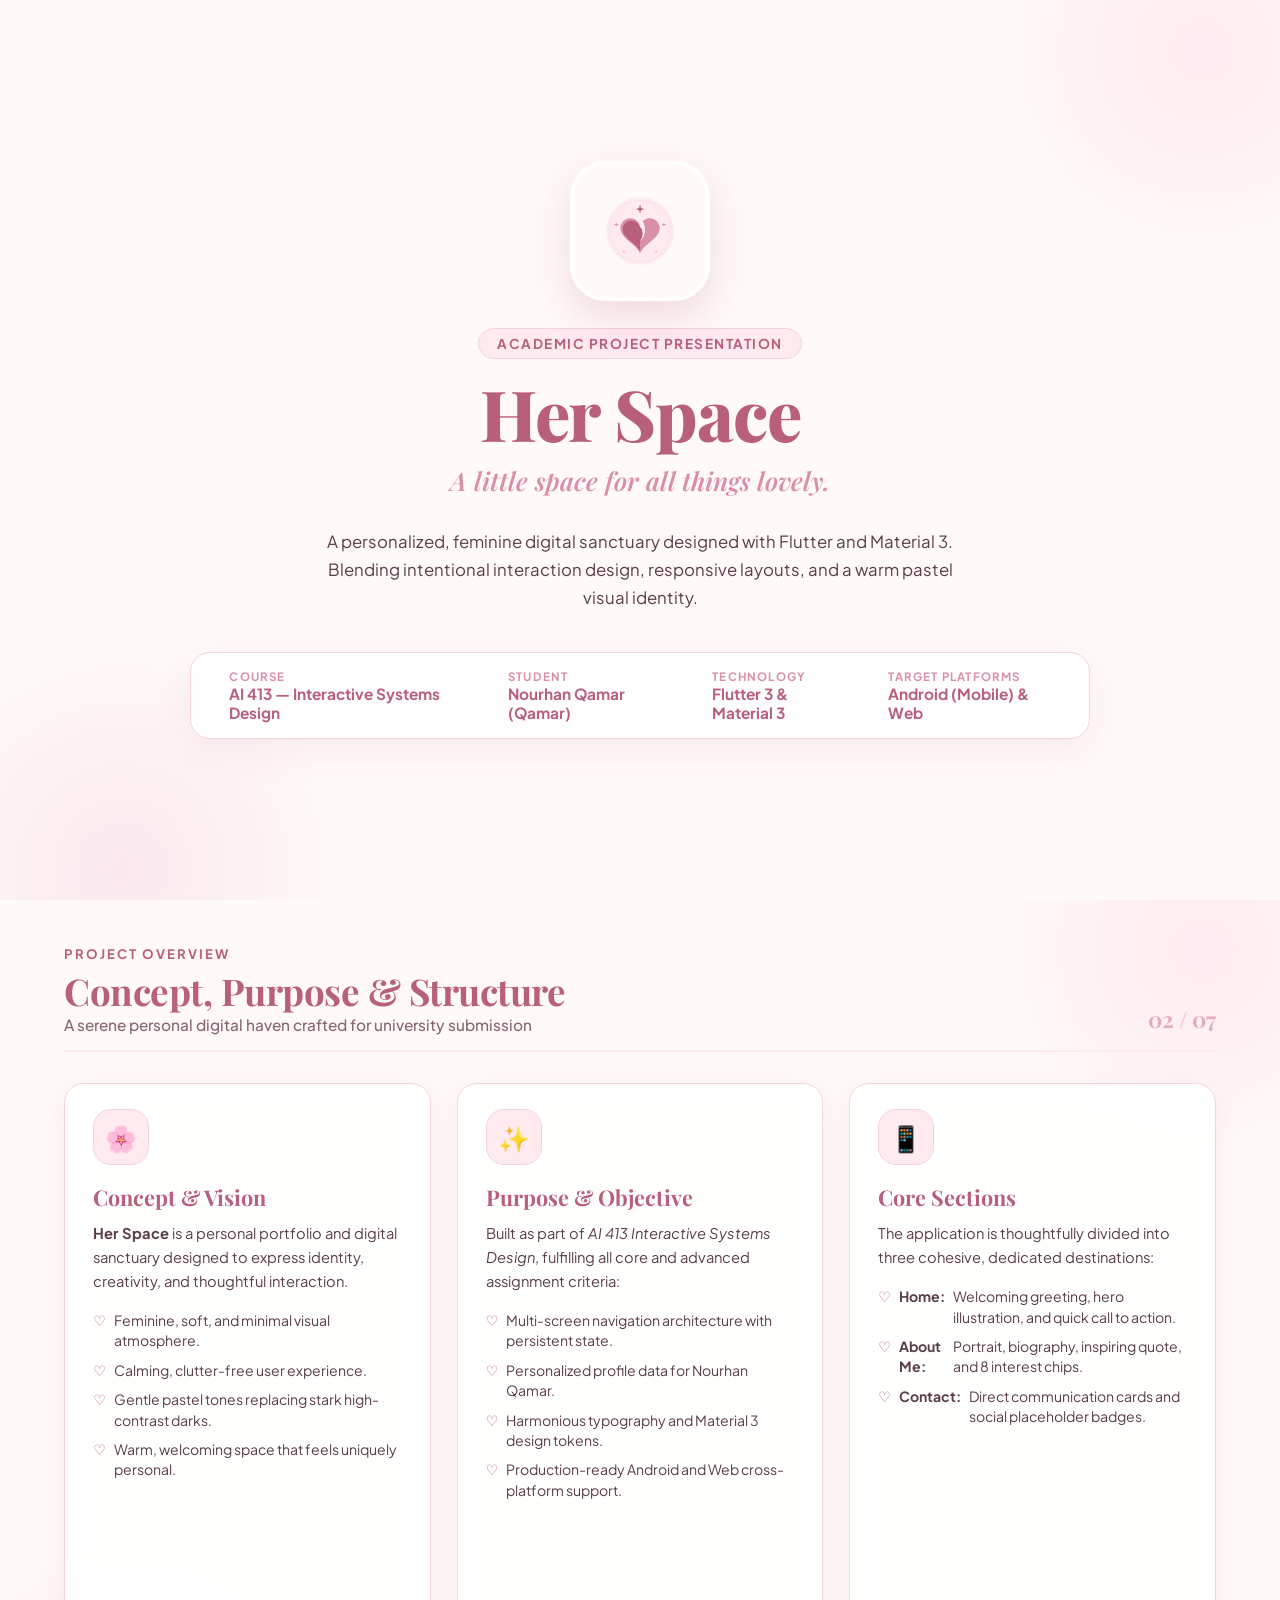
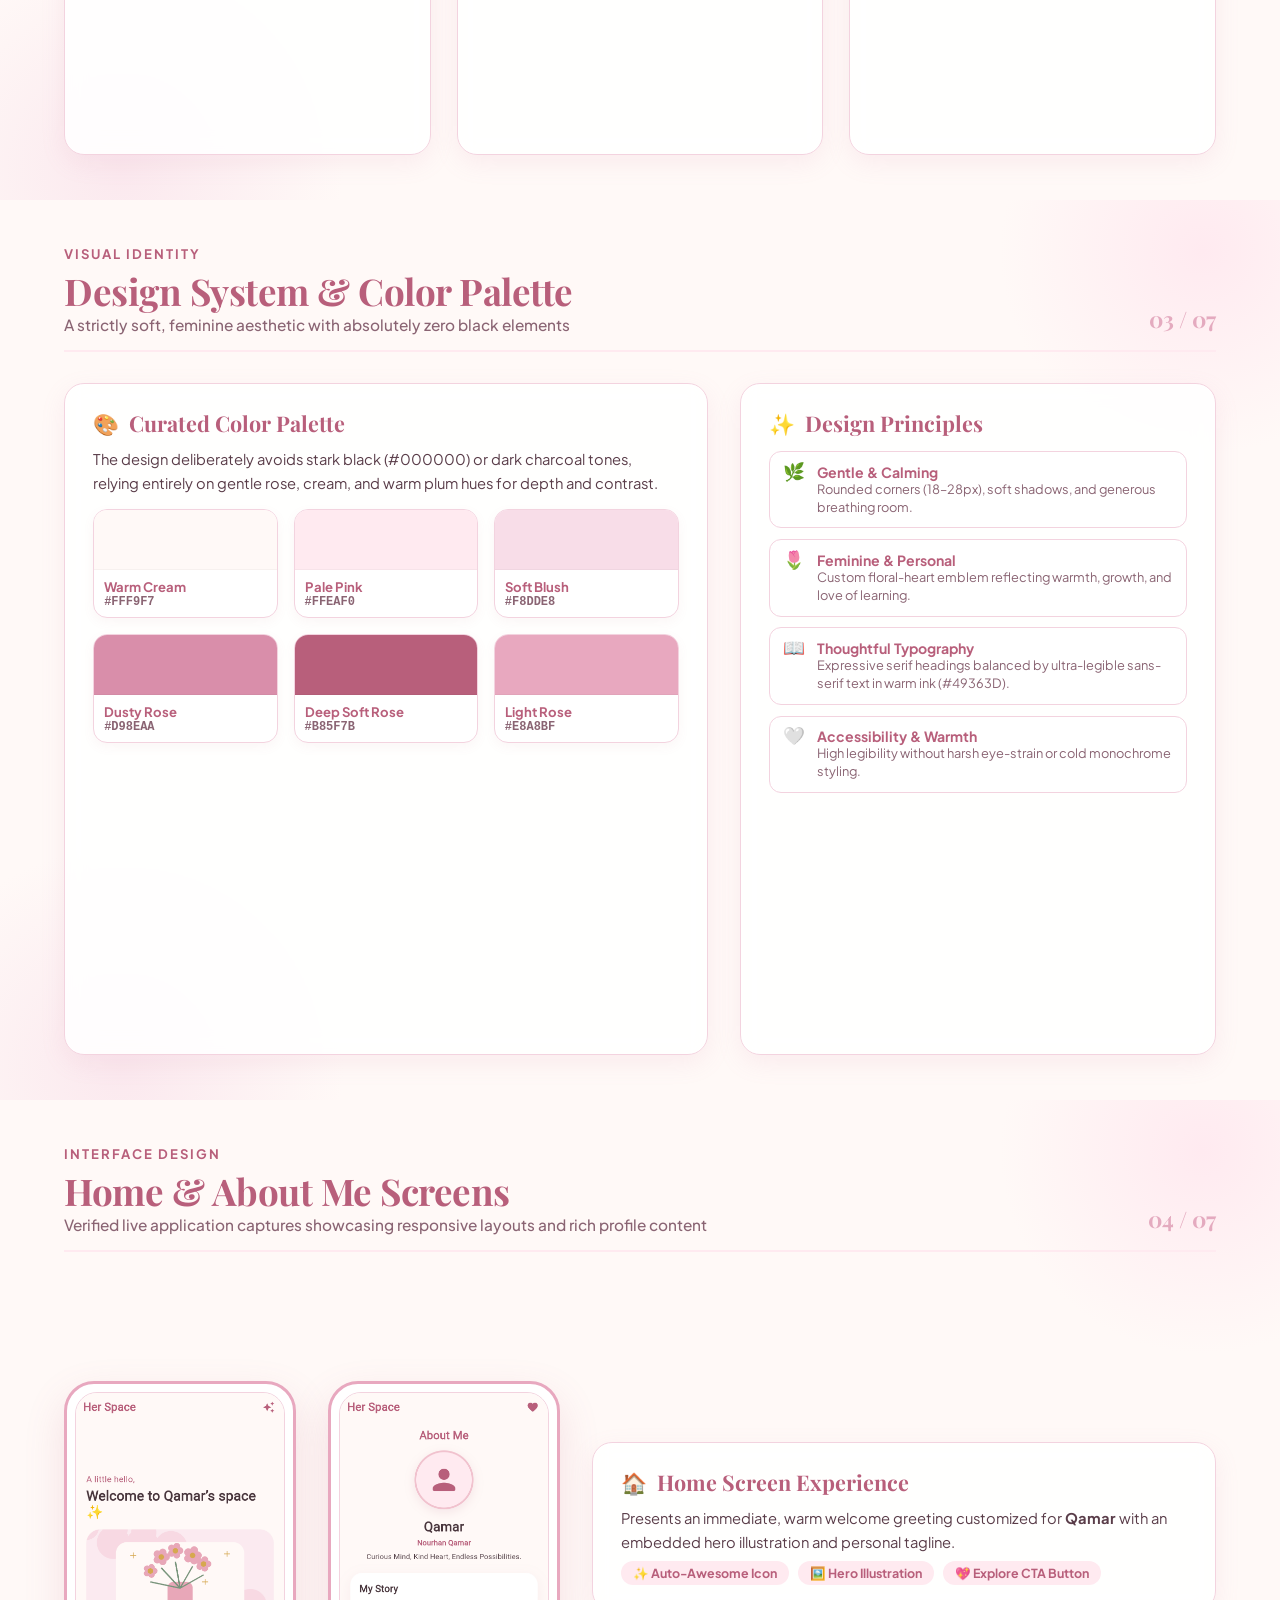
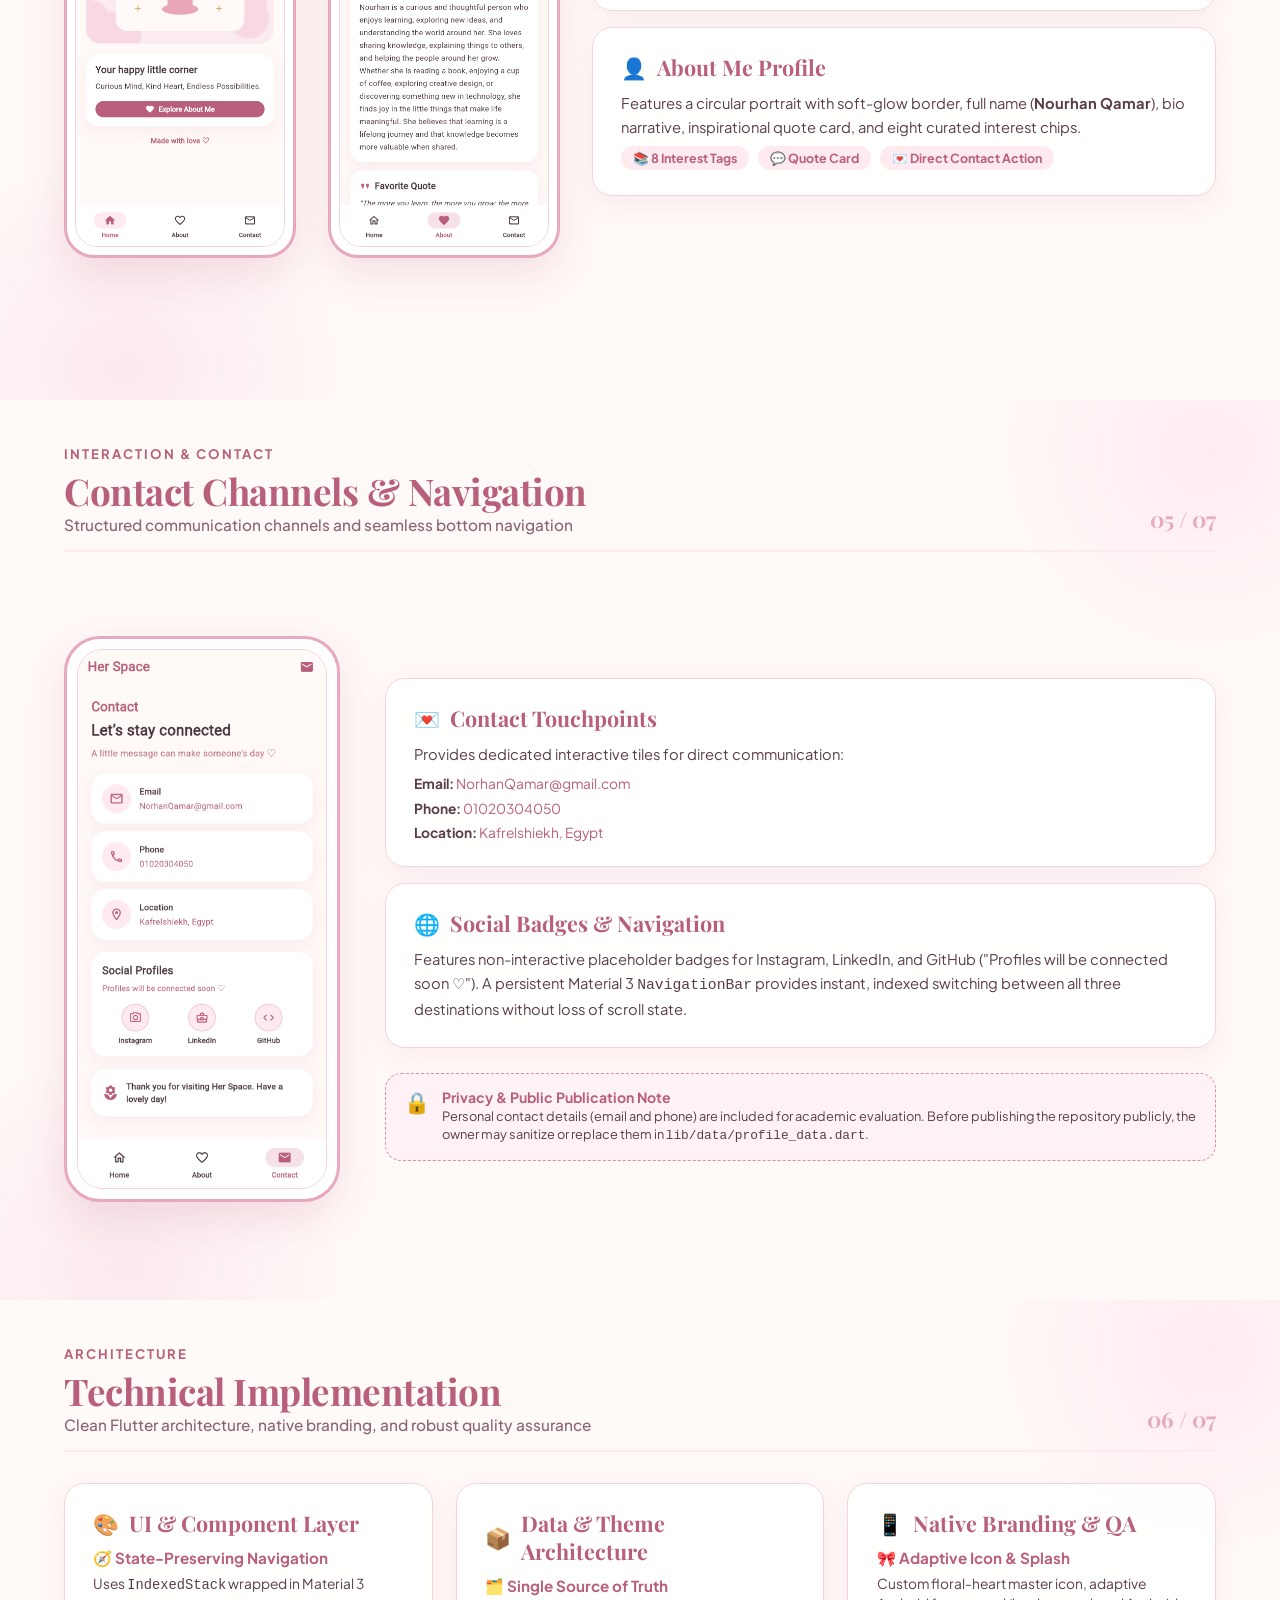
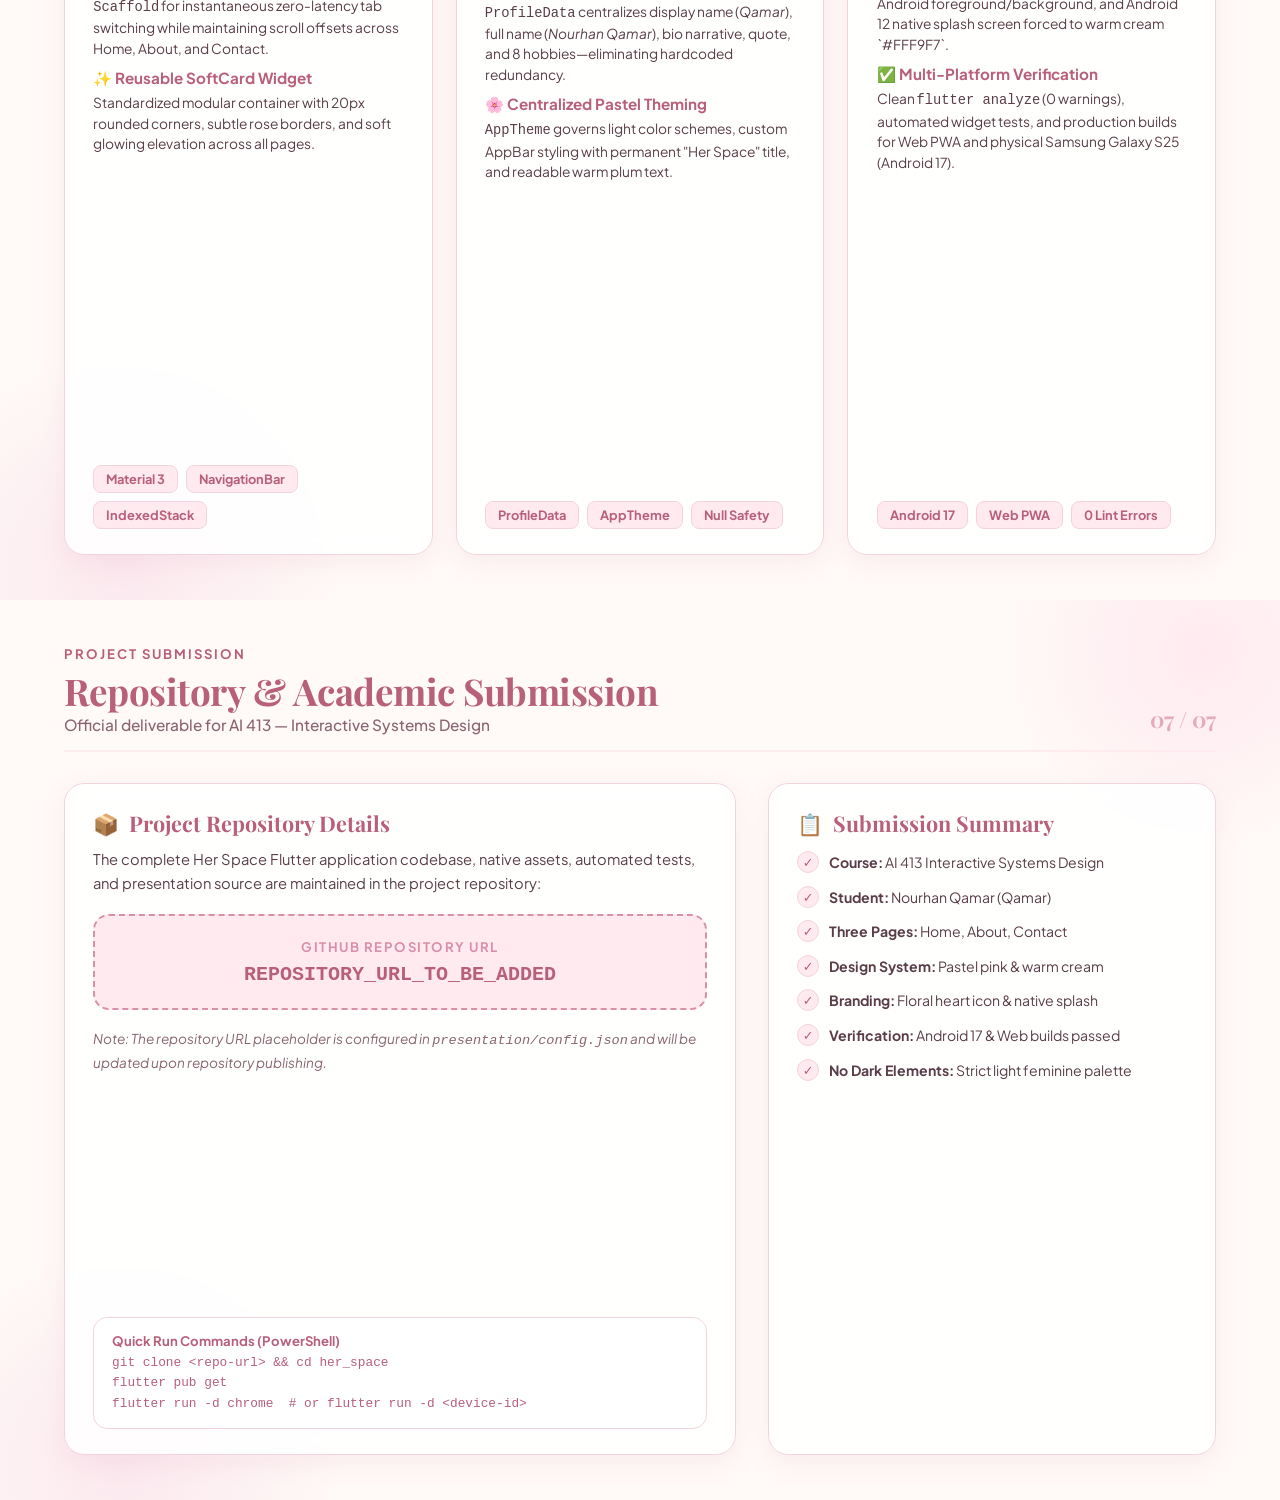
==== presentation/index.html @ 8eead936 "docs: add premium README and academic project presentation" ====
<!DOCTYPE html>
<html lang="en">
<head>
  <meta charset="UTF-8">
  <meta name="viewport" content="width=device-width, initial-scale=1.0">
  <title>Her Space — Academic Project Presentation</title>
  <link rel="stylesheet" href="styles.css">
</head>
<body>

  <!-- =========================================================================
       SLIDE 1 — COVER
       ========================================================================= -->
  <section class="slide cover-slide" id="slide-1">
    <div class="slide-content">
      <div class="cover-container">
        <div class="cover-logo-wrapper">
          <img src="assets/branding/logo.png" alt="Her Space Floral Heart Logo" class="cover-logo">
        </div>
        <div class="cover-badge">Academic Project Presentation</div>
        <h1 class="cover-title">Her Space</h1>
        <div class="cover-subtitle">A little space for all things lovely.</div>
        <p class="cover-description">
          A personalized, feminine digital sanctuary designed with Flutter and Material 3.
          Blending intentional interaction design, responsive layouts, and a warm pastel visual identity.
        </p>
        <div class="cover-meta">
          <div class="meta-item">
            <span class="meta-label">Course</span>
            <span class="meta-value">AI 413 — Interactive Systems Design</span>
          </div>
          <div class="meta-item">
            <span class="meta-label">Student</span>
            <span class="meta-value">Nourhan Qamar (Qamar)</span>
          </div>
          <div class="meta-item">
            <span class="meta-label">Technology</span>
            <span class="meta-value">Flutter 3 &amp; Material 3</span>
          </div>
          <div class="meta-item">
            <span class="meta-label">Target Platforms</span>
            <span class="meta-value">Android (Mobile) &amp; Web</span>
          </div>
        </div>
      </div>
    </div>
  </section>

  <!-- =========================================================================
       SLIDE 2 — PROJECT OVERVIEW
       ========================================================================= -->
  <section class="slide" id="slide-2">
    <div class="slide-content">
      <header class="slide-header">
        <div class="slide-title-group">
          <span class="slide-tag">Project Overview</span>
          <h2 class="slide-title">Concept, Purpose &amp; Structure</h2>
          <span class="slide-subtitle">A serene personal digital haven crafted for university submission</span>
        </div>
        <div class="slide-number">02 / 07</div>
      </header>

      <div class="grid-3">
        <div class="card overview-card">
          <div class="overview-icon-box">🌸</div>
          <h3 class="card-title">Concept &amp; Vision</h3>
          <p class="card-text">
            <strong>Her Space</strong> is a personal portfolio and digital sanctuary designed to express identity, creativity, and thoughtful interaction.
          </p>
          <ul>
            <li>Feminine, soft, and minimal visual atmosphere.</li>
            <li>Calming, clutter-free user experience.</li>
            <li>Gentle pastel tones replacing stark high-contrast darks.</li>
            <li>Warm, welcoming space that feels uniquely personal.</li>
          </ul>
        </div>

        <div class="card overview-card">
          <div class="overview-icon-box">✨</div>
          <h3 class="card-title">Purpose &amp; Objective</h3>
          <p class="card-text">
            Built as part of <em>AI 413 Interactive Systems Design</em>, fulfilling all core and advanced assignment criteria:
          </p>
          <ul>
            <li>Multi-screen navigation architecture with persistent state.</li>
            <li>Personalized profile data for Nourhan Qamar.</li>
            <li>Harmonious typography and Material 3 design tokens.</li>
            <li>Production-ready Android and Web cross-platform support.</li>
          </ul>
        </div>

        <div class="card overview-card">
          <div class="overview-icon-box">📱</div>
          <h3 class="card-title">Core Sections</h3>
          <p class="card-text">
            The application is thoughtfully divided into three cohesive, dedicated destinations:
          </p>
          <ul>
            <li><strong>Home:</strong> Welcoming greeting, hero illustration, and quick call to action.</li>
            <li><strong>About Me:</strong> Portrait, biography, inspiring quote, and 8 interest chips.</li>
            <li><strong>Contact:</strong> Direct communication cards and social placeholder badges.</li>
          </ul>
        </div>
      </div>
    </div>
  </section>

  <!-- =========================================================================
       SLIDE 3 — DESIGN IDENTITY
       ========================================================================= -->
  <section class="slide" id="slide-3">
    <div class="slide-content">
      <header class="slide-header">
        <div class="slide-title-group">
          <span class="slide-tag">Visual Identity</span>
          <h2 class="slide-title">Design System &amp; Color Palette</h2>
          <span class="slide-subtitle">A strictly soft, feminine aesthetic with absolutely zero black elements</span>
        </div>
        <div class="slide-number">03 / 07</div>
      </header>

      <div class="design-layout">
        <div class="card">
          <h3 class="card-title"><span class="icon">🎨</span> Curated Color Palette</h3>
          <p class="card-text">
            The design deliberately avoids stark black (#000000) or dark charcoal tones, relying entirely on gentle rose, cream, and warm plum hues for depth and contrast.
          </p>

          <div class="palette-grid">
            <div class="swatch-card">
              <div class="swatch-color" style="background-color: #FFF9F7;"></div>
              <div class="swatch-info">
                <div class="swatch-name">Warm Cream</div>
                <div class="swatch-hex">#FFF9F7</div>
              </div>
            </div>
            <div class="swatch-card">
              <div class="swatch-color" style="background-color: #FFEAF0;"></div>
              <div class="swatch-info">
                <div class="swatch-name">Pale Pink</div>
                <div class="swatch-hex">#FFEAF0</div>
              </div>
            </div>
            <div class="swatch-card">
              <div class="swatch-color" style="background-color: #F8DDE8;"></div>
              <div class="swatch-info">
                <div class="swatch-name">Soft Blush</div>
                <div class="swatch-hex">#F8DDE8</div>
              </div>
            </div>
            <div class="swatch-card">
              <div class="swatch-color" style="background-color: #D98EAA;"></div>
              <div class="swatch-info">
                <div class="swatch-name">Dusty Rose</div>
                <div class="swatch-hex">#D98EAA</div>
              </div>
            </div>
            <div class="swatch-card">
              <div class="swatch-color" style="background-color: #B85F7B;"></div>
              <div class="swatch-info">
                <div class="swatch-name">Deep Soft Rose</div>
                <div class="swatch-hex">#B85F7B</div>
              </div>
            </div>
            <div class="swatch-card">
              <div class="swatch-color" style="background-color: #E8A8BF;"></div>
              <div class="swatch-info">
                <div class="swatch-name">Light Rose</div>
                <div class="swatch-hex">#E8A8BF</div>
              </div>
            </div>
          </div>
        </div>

        <div class="card">
          <h3 class="card-title"><span class="icon">✨</span> Design Principles</h3>
          <div class="principles-list">
            <div class="principle-item">
              <span class="principle-bullet">🌿</span>
              <div>
                <div class="principle-title">Gentle &amp; Calming</div>
                <div class="principle-desc">Rounded corners (18–28px), soft shadows, and generous breathing room.</div>
              </div>
            </div>
            <div class="principle-item">
              <span class="principle-bullet">🌷</span>
              <div>
                <div class="principle-title">Feminine &amp; Personal</div>
                <div class="principle-desc">Custom floral-heart emblem reflecting warmth, growth, and love of learning.</div>
              </div>
            </div>
            <div class="principle-item">
              <span class="principle-bullet">📖</span>
              <div>
                <div class="principle-title">Thoughtful Typography</div>
                <div class="principle-desc">Expressive serif headings balanced by ultra-legible sans-serif text in warm ink (#49363D).</div>
              </div>
            </div>
            <div class="principle-item">
              <span class="principle-bullet">🤍</span>
              <div>
                <div class="principle-title">Accessibility &amp; Warmth</div>
                <div class="principle-desc">High legibility without harsh eye-strain or cold monochrome styling.</div>
              </div>
            </div>
          </div>
        </div>
      </div>
    </div>
  </section>

  <!-- =========================================================================
       SLIDE 4 — HOME & ABOUT SCREENS
       ========================================================================= -->
  <section class="slide" id="slide-4">
    <div class="slide-content">
      <header class="slide-header">
        <div class="slide-title-group">
          <span class="slide-tag">Interface Design</span>
          <h2 class="slide-title">Home &amp; About Me Screens</h2>
          <span class="slide-subtitle">Verified live application captures showcasing responsive layouts and rich profile content</span>
        </div>
        <div class="slide-number">04 / 07</div>
      </header>

      <div class="dual-showcase-layout">
        <!-- Phone Mockup 1: Home -->
        <div class="phone-mockup small">
          <div class="phone-screen">
            <img src="assets/screenshots/home.png" alt="Her Space Home Screen Live Capture">
          </div>
        </div>

        <!-- Phone Mockup 2: About Me -->
        <div class="phone-mockup small">
          <div class="phone-screen">
            <img src="assets/screenshots/about.png" alt="Her Space About Me Screen Live Capture">
          </div>
        </div>

        <!-- Feature Explanations -->
        <div class="feature-cards-column">
          <div class="card">
            <h3 class="card-title"><span class="icon">🏠</span> Home Screen Experience</h3>
            <p class="card-text">
              Presents an immediate, warm welcome greeting customized for <strong>Qamar</strong> with an embedded hero illustration and personal tagline.
            </p>
            <div>
              <span class="feature-pill">✨ Auto-Awesome Icon</span>
              <span class="feature-pill">🖼️ Hero Illustration</span>
              <span class="feature-pill">💖 Explore CTA Button</span>
            </div>
          </div>

          <div class="card">
            <h3 class="card-title"><span class="icon">👤</span> About Me Profile</h3>
            <p class="card-text">
              Features a circular portrait with soft-glow border, full name (<strong>Nourhan Qamar</strong>), bio narrative, inspirational quote card, and eight curated interest chips.
            </p>
            <div>
              <span class="feature-pill">📚 8 Interest Tags</span>
              <span class="feature-pill">💬 Quote Card</span>
              <span class="feature-pill">💌 Direct Contact Action</span>
            </div>
          </div>
        </div>
      </div>
    </div>
  </section>

  <!-- =========================================================================
       SLIDE 5 — CONTACT & NAVIGATION
       ========================================================================= -->
  <section class="slide" id="slide-5">
    <div class="slide-content">
      <header class="slide-header">
        <div class="slide-title-group">
          <span class="slide-tag">Interaction &amp; Contact</span>
          <h2 class="slide-title">Contact Channels &amp; Navigation</h2>
          <span class="slide-subtitle">Structured communication channels and seamless bottom navigation</span>
        </div>
        <div class="slide-number">05 / 07</div>
      </header>

      <div class="showcase-layout">
        <!-- Phone Mockup: Contact -->
        <div class="phone-mockup">
          <div class="phone-screen">
            <img src="assets/screenshots/contact.png" alt="Her Space Contact Screen Live Capture">
          </div>
        </div>

        <!-- Feature Explanations -->
        <div class="feature-cards-column">
          <div class="card">
            <h3 class="card-title"><span class="icon">💌</span> Contact Touchpoints</h3>
            <p class="card-text">
              Provides dedicated interactive tiles for direct communication:
            </p>
            <div style="margin-top: 1vh; display: flex; flex-direction: column; gap: 0.8vh;">
              <div style="font-size: 0.86rem; color: var(--text-primary);">
                <strong>Email:</strong> <span style="color: var(--rose-primary);">NorhanQamar@gmail.com</span>
              </div>
              <div style="font-size: 0.86rem; color: var(--text-primary);">
                <strong>Phone:</strong> <span style="color: var(--rose-primary);">01020304050</span>
              </div>
              <div style="font-size: 0.86rem; color: var(--text-primary);">
                <strong>Location:</strong> <span style="color: var(--rose-primary);">Kafrelshiekh, Egypt</span>
              </div>
            </div>
          </div>

          <div class="card">
            <h3 class="card-title"><span class="icon">🌐</span> Social Badges &amp; Navigation</h3>
            <p class="card-text">
              Features non-interactive placeholder badges for Instagram, LinkedIn, and GitHub ("Profiles will be connected soon ♡").
              A persistent Material 3 <code>NavigationBar</code> provides instant, indexed switching between all three destinations without loss of scroll state.
            </p>
          </div>

          <!-- Privacy Alert Box -->
          <div class="privacy-alert-box">
            <div class="icon">🔒</div>
            <div>
              <div class="privacy-alert-title">Privacy &amp; Public Publication Note</div>
              <div class="privacy-alert-text">
                Personal contact details (email and phone) are included for academic evaluation.
                Before publishing the repository publicly, the owner may sanitize or replace them in <code>lib/data/profile_data.dart</code>.
              </div>
            </div>
          </div>
        </div>
      </div>
    </div>
  </section>

  <!-- =========================================================================
       SLIDE 6 — TECHNICAL IMPLEMENTATION
       ========================================================================= -->
  <section class="slide" id="slide-6">
    <div class="slide-content">
      <header class="slide-header">
        <div class="slide-title-group">
          <span class="slide-tag">Architecture</span>
          <h2 class="slide-title">Technical Implementation</h2>
          <span class="slide-subtitle">Clean Flutter architecture, native branding, and robust quality assurance</span>
        </div>
        <div class="slide-number">06 / 07</div>
      </header>

      <div class="tech-grid">
        <div class="card tech-column-card">
          <div>
            <h3 class="card-title"><span class="icon">🎨</span> UI &amp; Component Layer</h3>
            <div class="tech-item">
              <div class="tech-item-title">🧭 State-Preserving Navigation</div>
              <div class="tech-item-text">
                Uses <code>IndexedStack</code> wrapped in Material 3 <code>Scaffold</code> for instantaneous zero-latency tab switching while maintaining scroll offsets across Home, About, and Contact.
              </div>
            </div>
            <div class="tech-item">
              <div class="tech-item-title">✨ Reusable SoftCard Widget</div>
              <div class="tech-item-text">
                Standardized modular container with 20px rounded corners, subtle rose borders, and soft glowing elevation across all pages.
              </div>
            </div>
          </div>
          <div class="tech-badges-row">
            <span class="tech-badge">Material 3</span>
            <span class="tech-badge">NavigationBar</span>
            <span class="tech-badge">IndexedStack</span>
          </div>
        </div>

        <div class="card tech-column-card">
          <div>
            <h3 class="card-title"><span class="icon">📦</span> Data &amp; Theme Architecture</h3>
            <div class="tech-item">
              <div class="tech-item-title">🗂️ Single Source of Truth</div>
              <div class="tech-item-text">
                <code>ProfileData</code> centralizes display name (<em>Qamar</em>), full name (<em>Nourhan Qamar</em>), bio narrative, quote, and 8 hobbies—eliminating hardcoded redundancy.
              </div>
            </div>
            <div class="tech-item">
              <div class="tech-item-title">🌸 Centralized Pastel Theming</div>
              <div class="tech-item-text">
                <code>AppTheme</code> governs light color schemes, custom AppBar styling with permanent "Her Space" title, and readable warm plum text.
              </div>
            </div>
          </div>
          <div class="tech-badges-row">
            <span class="tech-badge">ProfileData</span>
            <span class="tech-badge">AppTheme</span>
            <span class="tech-badge">Null Safety</span>
          </div>
        </div>

        <div class="card tech-column-card">
          <div>
            <h3 class="card-title"><span class="icon">📱</span> Native Branding &amp; QA</h3>
            <div class="tech-item">
              <div class="tech-item-title">🎀 Adaptive Icon &amp; Splash</div>
              <div class="tech-item-text">
                Custom floral-heart master icon, adaptive Android foreground/background, and Android 12 native splash screen forced to warm cream `#FFF9F7`.
              </div>
            </div>
            <div class="tech-item">
              <div class="tech-item-title">✅ Multi-Platform Verification</div>
              <div class="tech-item-text">
                Clean <code>flutter analyze</code> (0 warnings), automated widget tests, and production builds for Web PWA and physical Samsung Galaxy S25 (Android 17).
              </div>
            </div>
          </div>
          <div class="tech-badges-row">
            <span class="tech-badge">Android 17</span>
            <span class="tech-badge">Web PWA</span>
            <span class="tech-badge">0 Lint Errors</span>
          </div>
        </div>
      </div>
    </div>
  </section>

  <!-- =========================================================================
       SLIDE 7 — REPOSITORY & SUBMISSION
       ========================================================================= -->
  <section class="slide" id="slide-7">
    <div class="slide-content">
      <header class="slide-header">
        <div class="slide-title-group">
          <span class="slide-tag">Project Submission</span>
          <h2 class="slide-title">Repository &amp; Academic Submission</h2>
          <span class="slide-subtitle">Official deliverable for AI 413 — Interactive Systems Design</span>
        </div>
        <div class="slide-number">07 / 07</div>
      </header>

      <div class="submission-layout">
        <div class="card repo-card">
          <div>
            <h3 class="card-title"><span class="icon">📦</span> Project Repository Details</h3>
            <p class="card-text">
              The complete Her Space Flutter application codebase, native assets, automated tests, and presentation source are maintained in the project repository:
            </p>

            <div class="repo-url-highlight">
              <div class="repo-label">GitHub Repository URL</div>
              <div class="repo-url-text" id="repo-url-display">REPOSITORY_URL_TO_BE_ADDED</div>
            </div>

            <p class="card-text" style="font-size: 0.85rem; color: var(--text-muted);">
              <em>Note: The repository URL placeholder is configured in <code>presentation/config.json</code> and will be updated upon repository publishing.</em>
            </p>
          </div>

          <div style="background: #FFFFFF; border: 1px solid var(--card-border); border-radius: 14px; padding: 1.5vh 1.4vw;">
            <div style="font-size: 0.82rem; font-weight: 700; color: var(--rose-primary); margin-bottom: 4px;">Quick Run Commands (PowerShell)</div>
            <code style="display: block; font-family: monospace; font-size: 0.8rem; color: var(--rose-primary); line-height: 1.6;">
              git clone &lt;repo-url&gt; &amp;&amp; cd her_space<br>
              flutter pub get<br>
              flutter run -d chrome &nbsp;# or flutter run -d &lt;device-id&gt;
            </code>
          </div>
        </div>

        <div class="card checklist-card">
          <h3 class="card-title"><span class="icon">📋</span> Submission Summary</h3>
          <ul>
            <li>
              <span class="check-icon">✓</span>
              <div>
                <strong>Course:</strong> AI 413 Interactive Systems Design
              </div>
            </li>
            <li>
              <span class="check-icon">✓</span>
              <div>
                <strong>Student:</strong> Nourhan Qamar (Qamar)
              </div>
            </li>
            <li>
              <span class="check-icon">✓</span>
              <div>
                <strong>Three Pages:</strong> Home, About, Contact
              </div>
            </li>
            <li>
              <span class="check-icon">✓</span>
              <div>
                <strong>Design System:</strong> Pastel pink &amp; warm cream
              </div>
            </li>
            <li>
              <span class="check-icon">✓</span>
              <div>
                <strong>Branding:</strong> Floral heart icon &amp; native splash
              </div>
            </li>
            <li>
              <span class="check-icon">✓</span>
              <div>
                <strong>Verification:</strong> Android 17 &amp; Web builds passed
              </div>
            </li>
            <li>
              <span class="check-icon">✓</span>
              <div>
                <strong>No Dark Elements:</strong> Strict light feminine palette
              </div>
            </li>
          </ul>
        </div>
      </div>
    </div>
  </section>

  <!-- Script to dynamically load repository URL from config.json -->
  <script>
    (function() {
      fetch('config.json')
        .then(response => response.json())
        .then(config => {
          if (config && config.repositoryUrl) {
            const displayEl = document.getElementById('repo-url-display');
            if (displayEl) {
              displayEl.textContent = config.repositoryUrl;
            }
          }
        })
        .catch(err => {
          // If running locally without a web server, fallback to default in HTML
          console.log('Using default repository URL config placeholder.');
        });
    })();
  </script>
</body>
</html>
---- presentation/styles.css ----
/* ==========================================================================
   HER SPACE — ACADEMIC PRESENTATION STYLESHEET
   Strict Feminine Pastel Identity — Absolutely No Black Elements
   ========================================================================== */

@import url('https://fonts.googleapis.com/css2?family=Playfair+Display:ital,wght@0,600;0,700;0,800;1,600&family=Plus+Jakarta+Sans:wght@400;500;600;700;800&display=swap');

:root {
  --cream: #FFF9F7;
  --pale-pink: #FFEAF0;
  --soft-blush: #F8DDE8;
  --blush-accent: #E8A8BF;
  --dusty-rose: #D98EAA;
  --rose-primary: #B85F7B;
  --rose-deep: #9E4B66;
  --text-primary: #5A3D49;
  --text-muted: #8A6473;
  --card-bg: rgba(255, 255, 255, 0.88);
  --card-border: #F3D3DF;
  --shadow-soft: 0 12px 36px rgba(184, 95, 123, 0.08);
  --shadow-card: 0 8px 24px rgba(217, 142, 170, 0.12);
}

* {
  box-sizing: border-box;
  margin: 0;
  padding: 0;
}

html, body {
  width: 100%;
  height: 100%;
  background-color: var(--cream);
  font-family: 'Plus Jakarta Sans', system-ui, -apple-system, 'Segoe UI', Roboto, sans-serif;
  color: var(--text-primary);
  -webkit-font-smoothing: antialiased;
  -moz-osx-font-smoothing: grayscale;
}

/* ==========================================================================
   SLIDE LAYOUT (16:9 Landscape)
   ========================================================================== */

.slide {
  width: 100vw;
  height: 100vh;
  min-height: 100vh;
  position: relative;
  background-color: var(--cream);
  overflow: hidden;
  display: flex;
  flex-direction: column;
  padding: 5vh 5vw;
  page-break-after: always;
  break-after: page;
}

/* Background delicate decorative circles */
.slide::before {
  content: '';
  position: absolute;
  top: -12vw;
  right: -10vw;
  width: 32vw;
  height: 32vw;
  background: radial-gradient(circle, var(--pale-pink) 0%, rgba(255, 249, 247, 0) 70%);
  border-radius: 50%;
  z-index: 0;
  pointer-events: none;
}

.slide::after {
  content: '';
  position: absolute;
  bottom: -15vw;
  left: -8vw;
  width: 35vw;
  height: 35vw;
  background: radial-gradient(circle, var(--soft-blush) 0%, rgba(255, 249, 247, 0) 70%);
  border-radius: 50%;
  z-index: 0;
  pointer-events: none;
  opacity: 0.6;
}

.slide-content {
  position: relative;
  z-index: 1;
  width: 100%;
  height: 100%;
  display: flex;
  flex-direction: column;
}

/* Slide Header */
.slide-header {
  margin-bottom: 3.5vh;
  display: flex;
  justify-content: space-between;
  align-items: flex-end;
  border-bottom: 2px solid var(--pale-pink);
  padding-bottom: 1.8vh;
}

.slide-title-group {
  display: flex;
  flex-direction: column;
}

.slide-tag {
  font-size: 0.82rem;
  font-weight: 700;
  text-transform: uppercase;
  letter-spacing: 2px;
  color: var(--rose-primary);
  margin-bottom: 0.4vh;
}

.slide-title {
  font-family: 'Playfair Display', Georgia, serif;
  font-size: 2.3rem;
  font-weight: 700;
  color: var(--rose-primary);
  letter-spacing: -0.5px;
}

.slide-subtitle {
  font-size: 0.96rem;
  color: var(--text-muted);
  font-weight: 500;
}

.slide-number {
  font-family: 'Playfair Display', Georgia, serif;
  font-size: 1.4rem;
  font-weight: 700;
  color: var(--dusty-rose);
  opacity: 0.7;
}

/* ==========================================================================
   CARDS & CONTAINERS
   ========================================================================== */

.card {
  background: var(--card-bg);
  border: 1.5px solid var(--card-border);
  border-radius: 20px;
  padding: 2.8vh 2.2vw;
  box-shadow: var(--shadow-card);
  backdrop-filter: blur(10px);
}

.card-title {
  font-family: 'Playfair Display', Georgia, serif;
  font-size: 1.35rem;
  font-weight: 700;
  color: var(--rose-primary);
  margin-bottom: 1.2vh;
  display: flex;
  align-items: center;
  gap: 10px;
}

.card-title .icon {
  font-size: 1.3rem;
  color: var(--dusty-rose);
}

.card-text {
  font-size: 0.92rem;
  line-height: 1.62;
  color: var(--text-primary);
}

/* ==========================================================================
   SLIDE 1: COVER
   ========================================================================== */

.cover-slide {
  justify-content: center;
  align-items: center;
  text-align: center;
}

.cover-container {
  display: flex;
  flex-direction: column;
  align-items: center;
  max-width: 900px;
  margin: auto;
}

.cover-logo-wrapper {
  position: relative;
  width: 140px;
  height: 140px;
  margin-bottom: 3vh;
}

.cover-logo {
  width: 140px;
  height: 140px;
  border-radius: 36px;
  box-shadow: 0 16px 40px rgba(184, 95, 123, 0.2);
  border: 4px solid #FFFFFF;
}

.cover-badge {
  display: inline-block;
  background-color: var(--pale-pink);
  color: var(--rose-primary);
  padding: 6px 18px;
  border-radius: 50px;
  font-size: 0.85rem;
  font-weight: 700;
  letter-spacing: 1.5px;
  text-transform: uppercase;
  margin-bottom: 1.8vh;
  border: 1px solid var(--card-border);
}

.cover-title {
  font-family: 'Playfair Display', Georgia, serif;
  font-size: 4.4rem;
  font-weight: 800;
  color: var(--rose-primary);
  line-height: 1.1;
  margin-bottom: 1.2vh;
  letter-spacing: -1px;
}

.cover-subtitle {
  font-family: 'Playfair Display', Georgia, italic, serif;
  font-style: italic;
  font-size: 1.6rem;
  color: var(--dusty-rose);
  margin-bottom: 3.5vh;
  font-weight: 600;
}

.cover-description {
  font-size: 1.05rem;
  line-height: 1.65;
  color: var(--text-primary);
  max-width: 660px;
  margin-bottom: 4.5vh;
}

.cover-meta {
  display: flex;
  gap: 3vw;
  padding: 1.8vh 3vw;
  background: var(--card-bg);
  border-radius: 20px;
  border: 1px solid var(--card-border);
  box-shadow: var(--shadow-soft);
}

.meta-item {
  display: flex;
  flex-direction: column;
  text-align: left;
}

.meta-label {
  font-size: 0.72rem;
  font-weight: 700;
  text-transform: uppercase;
  letter-spacing: 1.2px;
  color: var(--dusty-rose);
}

.meta-value {
  font-size: 0.96rem;
  font-weight: 700;
  color: var(--rose-primary);
}

/* ==========================================================================
   SLIDE 2: PROJECT OVERVIEW
   ========================================================================== */

.grid-3 {
  display: grid;
  grid-template-columns: repeat(3, 1fr);
  gap: 2vw;
  flex: 1;
}

.overview-card {
  display: flex;
  flex-direction: column;
  height: 100%;
}

.overview-icon-box {
  width: 56px;
  height: 56px;
  border-radius: 18px;
  background: var(--pale-pink);
  border: 1px solid var(--card-border);
  display: flex;
  align-items: center;
  justify-content: center;
  font-size: 1.6rem;
  margin-bottom: 2vh;
}

.overview-card ul {
  list-style: none;
  margin-top: 1.8vh;
  display: flex;
  flex-direction: column;
  gap: 1vh;
}

.overview-card li {
  font-size: 0.88rem;
  color: var(--text-primary);
  display: flex;
  align-items: flex-start;
  gap: 8px;
  line-height: 1.45;
}

.overview-card li::before {
  content: '♡';
  color: var(--rose-primary);
  font-weight: bold;
}

/* ==========================================================================
   SLIDE 3: DESIGN IDENTITY
   ========================================================================== */

.design-layout {
  display: grid;
  grid-template-columns: 1.15fr 0.85fr;
  gap: 2.5vw;
  flex: 1;
}

.palette-grid {
  display: grid;
  grid-template-columns: repeat(3, 1fr);
  gap: 1.2vw;
  margin-top: 1.5vh;
}

.swatch-card {
  background: #FFFFFF;
  border: 1px solid var(--card-border);
  border-radius: 14px;
  overflow: hidden;
  box-shadow: 0 4px 12px rgba(184, 95, 123, 0.06);
}

.swatch-color {
  height: 60px;
  width: 100%;
  border-bottom: 1px solid rgba(0, 0, 0, 0.03);
}

.swatch-info {
  padding: 8px 10px;
  text-align: left;
}

.swatch-name {
  font-size: 0.82rem;
  font-weight: 700;
  color: var(--rose-primary);
}

.swatch-hex {
  font-size: 0.75rem;
  font-family: monospace;
  color: var(--text-muted);
  font-weight: 600;
}

.principles-list {
  display: flex;
  flex-direction: column;
  gap: 1.2vh;
  margin-top: 1.5vh;
}

.principle-item {
  display: flex;
  gap: 12px;
  align-items: flex-start;
  background: #FFFFFF;
  padding: 1.2vh 1vw;
  border-radius: 12px;
  border: 1px solid var(--card-border);
}

.principle-bullet {
  font-size: 1.1rem;
  line-height: 1;
}

.principle-title {
  font-size: 0.88rem;
  font-weight: 700;
  color: var(--rose-primary);
}

.principle-desc {
  font-size: 0.8rem;
  color: var(--text-muted);
  line-height: 1.4;
}

/* ==========================================================================
   SLIDE 4 & 5: SCREENSHOT SHOWCASE
   ========================================================================== */

.showcase-layout {
  display: grid;
  grid-template-columns: auto 1fr;
  gap: 3.5vw;
  flex: 1;
  align-items: center;
}

.dual-showcase-layout {
  display: grid;
  grid-template-columns: auto auto 1fr;
  gap: 2.5vw;
  flex: 1;
  align-items: center;
}

/* Phone Mockup Frame */
.phone-mockup {
  position: relative;
  background: #FFFFFF;
  border-radius: 36px;
  padding: 10px;
  border: 3.5px solid var(--blush-accent);
  box-shadow: 0 16px 40px rgba(184, 95, 123, 0.16);
  display: flex;
  flex-direction: column;
  align-items: center;
}

.phone-screen {
  width: 250px;
  height: 540px;
  border-radius: 26px;
  overflow: hidden;
  border: 1px solid var(--card-border);
  background-color: var(--cream);
}

.phone-screen img {
  width: 100%;
  height: 100%;
  object-fit: cover;
  display: block;
}

.phone-mockup.small .phone-screen {
  width: 210px;
  height: 455px;
  border-radius: 22px;
}

.phone-mockup.small {
  border-radius: 30px;
  padding: 8px;
}

.feature-cards-column {
  display: flex;
  flex-direction: column;
  gap: 1.8vh;
  justify-content: center;
}

.feature-pill {
  display: inline-flex;
  align-items: center;
  gap: 6px;
  background-color: var(--pale-pink);
  color: var(--rose-primary);
  font-size: 0.78rem;
  font-weight: 700;
  padding: 4px 12px;
  border-radius: 20px;
  margin-right: 6px;
  margin-top: 6px;
}

/* Privacy Alert Box */
.privacy-alert-box {
  background: #FFF2F6;
  border: 1.5px dashed var(--dusty-rose);
  border-radius: 16px;
  padding: 1.6vh 1.4vw;
  display: flex;
  align-items: flex-start;
  gap: 12px;
  margin-top: 1vh;
}

.privacy-alert-box .icon {
  font-size: 1.3rem;
  color: var(--rose-primary);
}

.privacy-alert-title {
  font-size: 0.88rem;
  font-weight: 700;
  color: var(--rose-primary);
  margin-bottom: 2px;
}

.privacy-alert-text {
  font-size: 0.8rem;
  color: var(--text-primary);
  line-height: 1.4;
}

/* ==========================================================================
   SLIDE 6: TECHNICAL ARCHITECTURE
   ========================================================================== */

.tech-grid {
  display: grid;
  grid-template-columns: repeat(3, 1fr);
  gap: 1.8vw;
  flex: 1;
}

.tech-column-card {
  display: flex;
  flex-direction: column;
  justify-content: space-between;
  height: 100%;
}

.tech-item {
  display: flex;
  flex-direction: column;
  gap: 0.6vh;
  margin-top: 1vh;
}

.tech-item-title {
  font-size: 0.95rem;
  font-weight: 700;
  color: var(--rose-primary);
  display: flex;
  align-items: center;
  gap: 8px;
}

.tech-item-text {
  font-size: 0.86rem;
  color: var(--text-primary);
  line-height: 1.48;
}

.tech-badges-row {
  display: flex;
  flex-wrap: wrap;
  gap: 8px;
  margin-top: 1.2vh;
}

.tech-badge {
  background: var(--pale-pink);
  color: var(--rose-primary);
  font-size: 0.8rem;
  font-weight: 700;
  padding: 5px 12px;
  border-radius: 8px;
  border: 1px solid var(--card-border);
}

/* ==========================================================================
   SLIDE 7: SUBMISSION & REPOSITORY
   ========================================================================== */

.submission-layout {
  display: grid;
  grid-template-columns: 1.2fr 0.8fr;
  gap: 2.5vw;
  flex: 1;
  align-items: stretch;
}

.repo-card {
  display: flex;
  flex-direction: column;
  justify-content: space-between;
}

.repo-url-highlight {
  background: var(--pale-pink);
  border: 2px dashed var(--dusty-rose);
  border-radius: 16px;
  padding: 2.5vh 2vw;
  text-align: center;
  margin: 2vh 0;
}

.repo-label {
  font-size: 0.82rem;
  font-weight: 700;
  text-transform: uppercase;
  letter-spacing: 1.5px;
  color: var(--dusty-rose);
  margin-bottom: 0.8vh;
}

.repo-url-text {
  font-family: 'Courier New', Courier, monospace;
  font-size: 1.25rem;
  font-weight: 700;
  color: var(--rose-primary);
  word-break: break-all;
  user-select: all;
}

.checklist-card ul {
  list-style: none;
  display: flex;
  flex-direction: column;
  gap: 1.4vh;
  margin-top: 1.5vh;
}

.checklist-card li {
  font-size: 0.88rem;
  color: var(--text-primary);
  display: flex;
  align-items: center;
  gap: 10px;
}

.check-icon {
  width: 22px;
  height: 22px;
  border-radius: 50%;
  background: var(--pale-pink);
  color: var(--rose-primary);
  display: flex;
  align-items: center;
  justify-content: center;
  font-size: 0.8rem;
  font-weight: bold;
  flex-shrink: 0;
  border: 1px solid var(--card-border);
}

/* ==========================================================================
   PRINT / PDF MEDIA QUERY
   Exact 16:9 Landscape Dimensions — No Margins, No Headers/Footers
   ========================================================================== */

@page {
  size: 16in 9in;
  margin: 0;
}

@media print {
  html, body {
    width: 16in;
    height: 9in;
    background-color: var(--cream) !important;
    -webkit-print-color-adjust: exact !important;
    print-color-adjust: exact !important;
  }

  .slide {
    width: 16in !important;
    height: 9in !important;
    min-height: 9in !important;
    max-height: 9in !important;
    page-break-after: always !important;
    page-break-inside: avoid !important;
    break-after: page !important;
    padding: 0.6in 0.8in !important;
  }
}
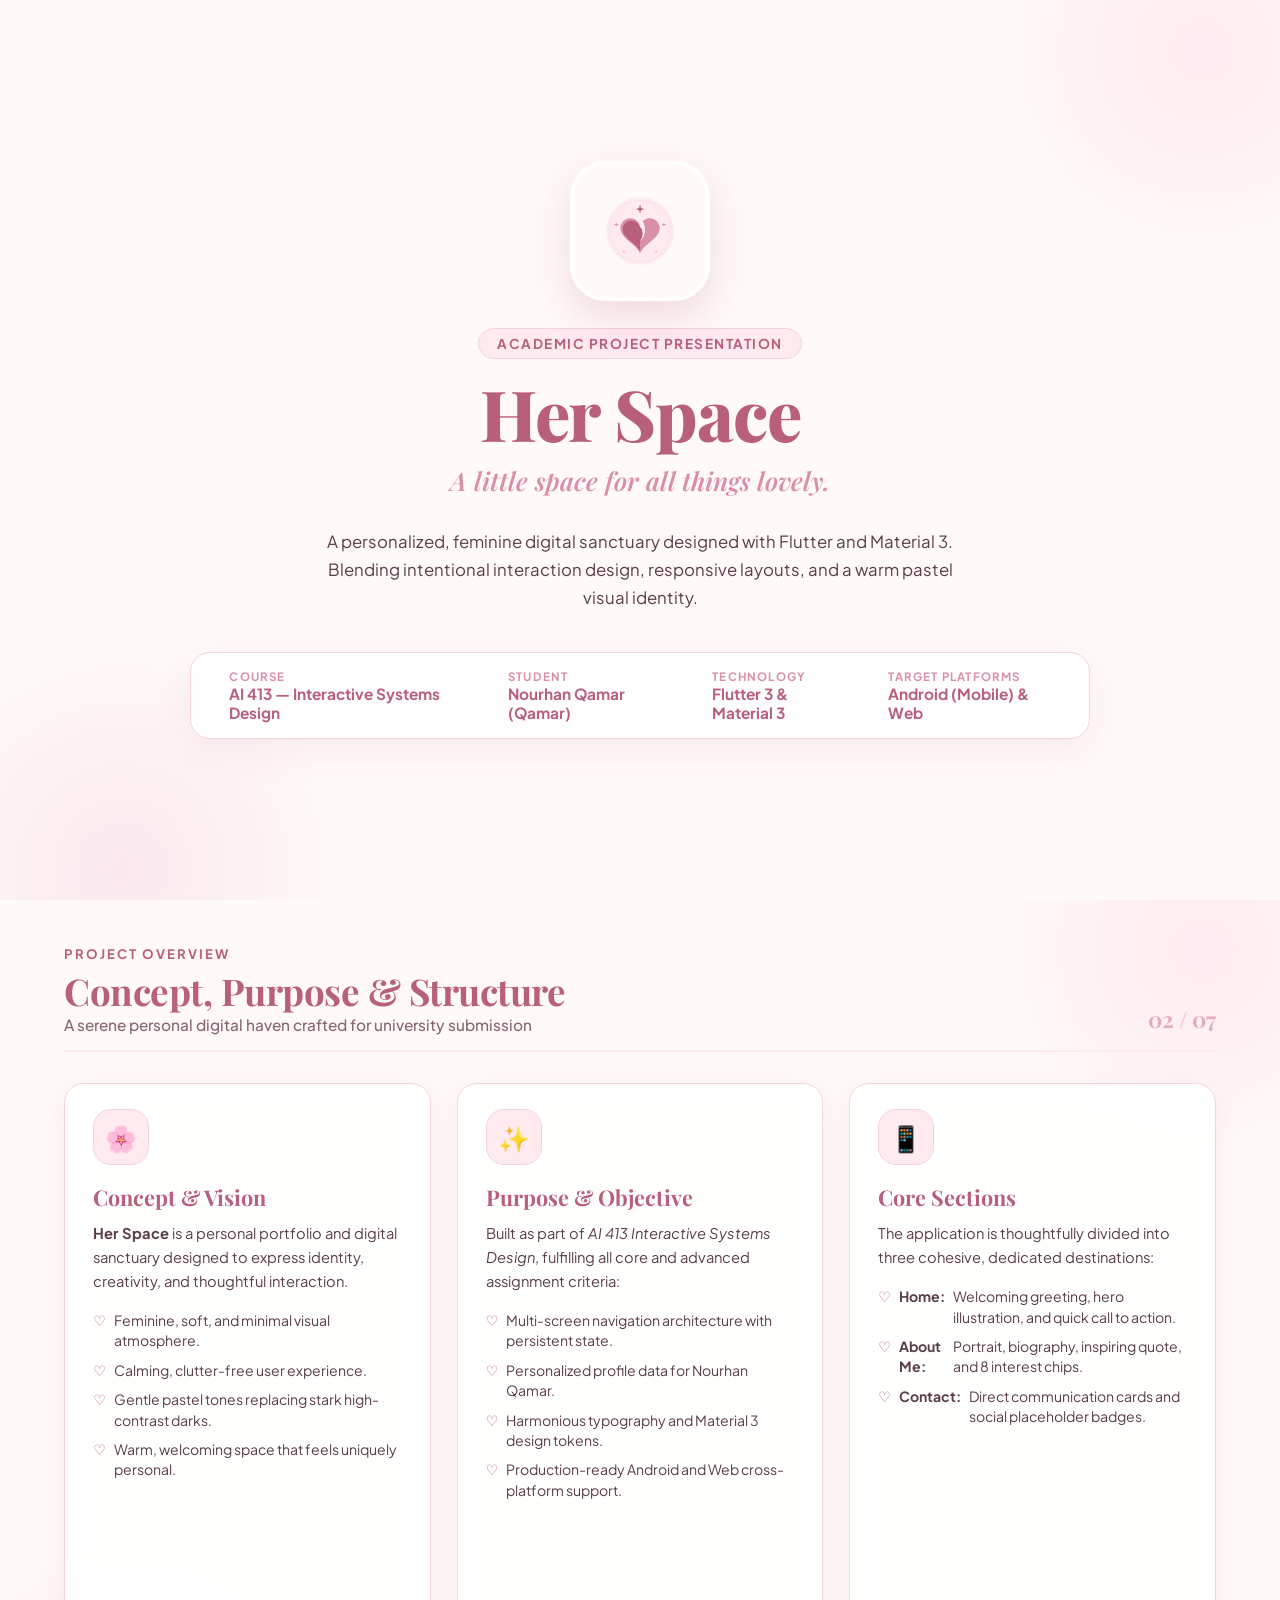
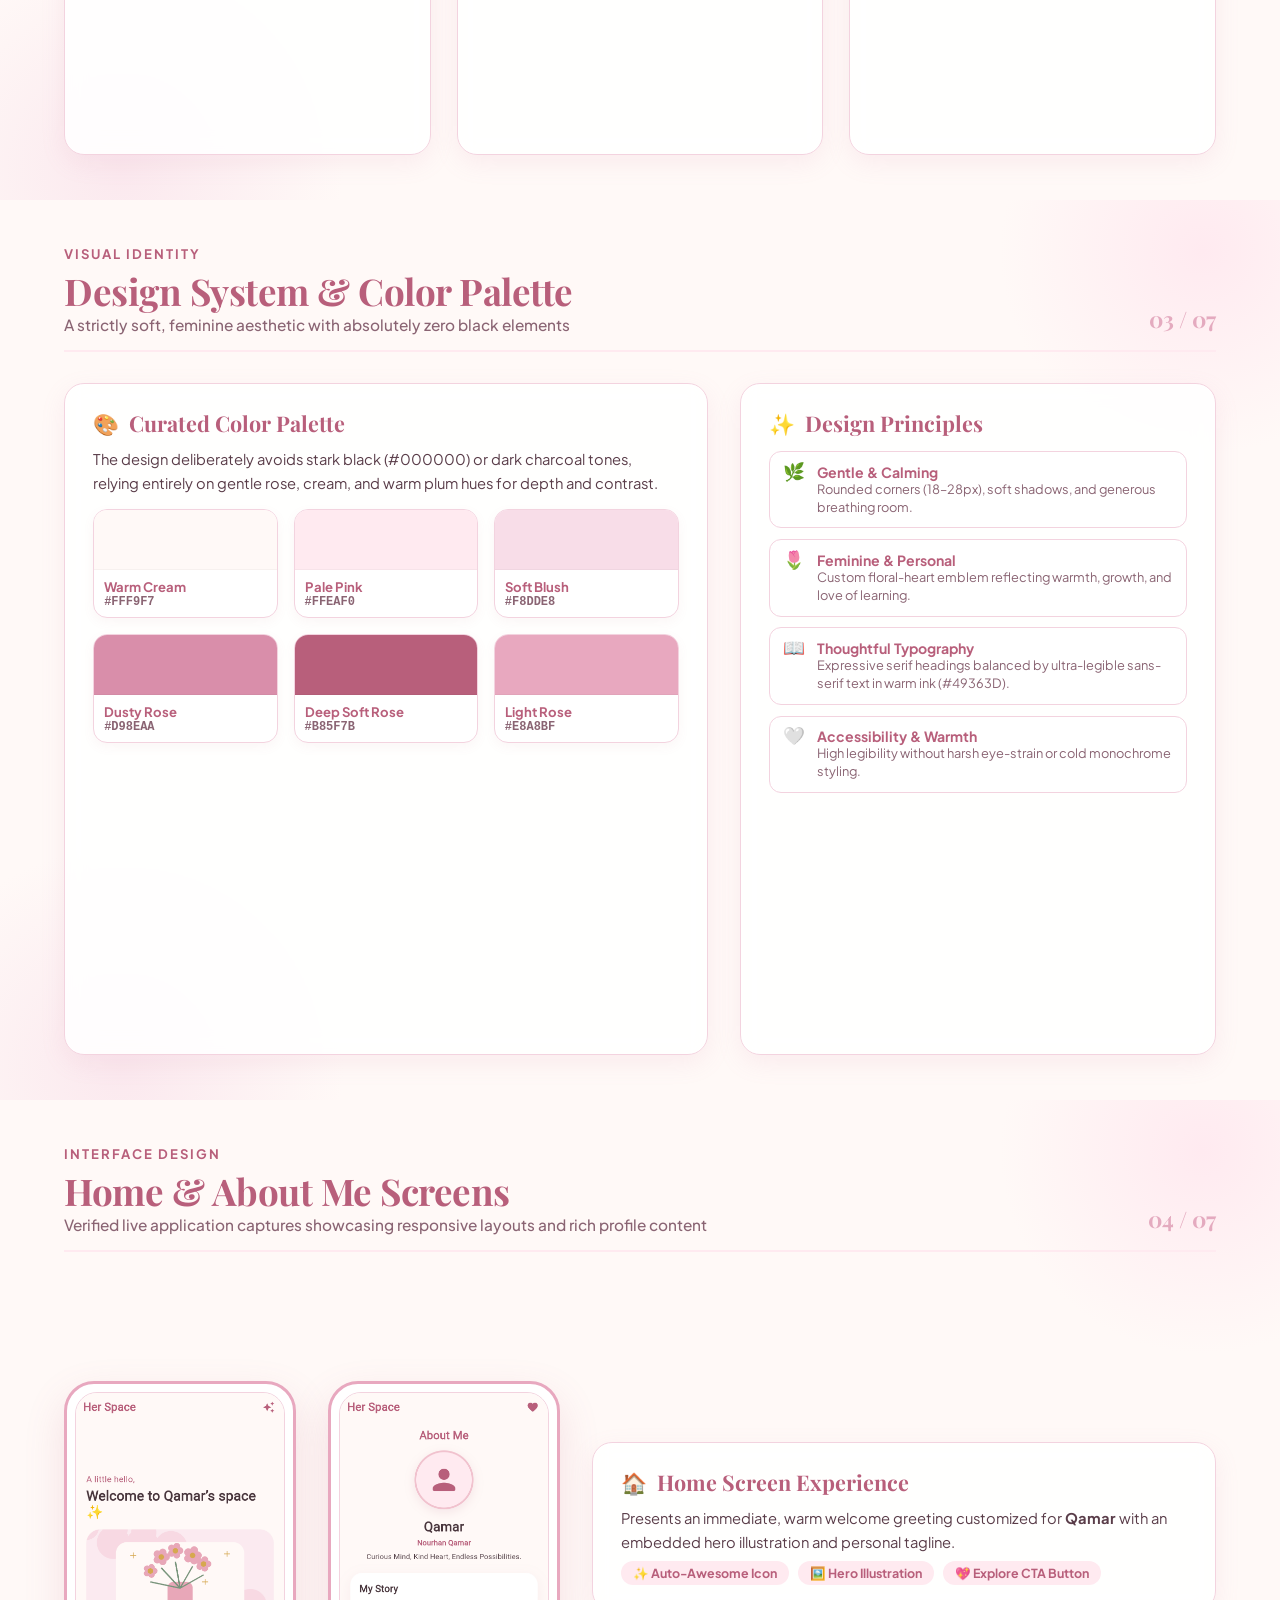
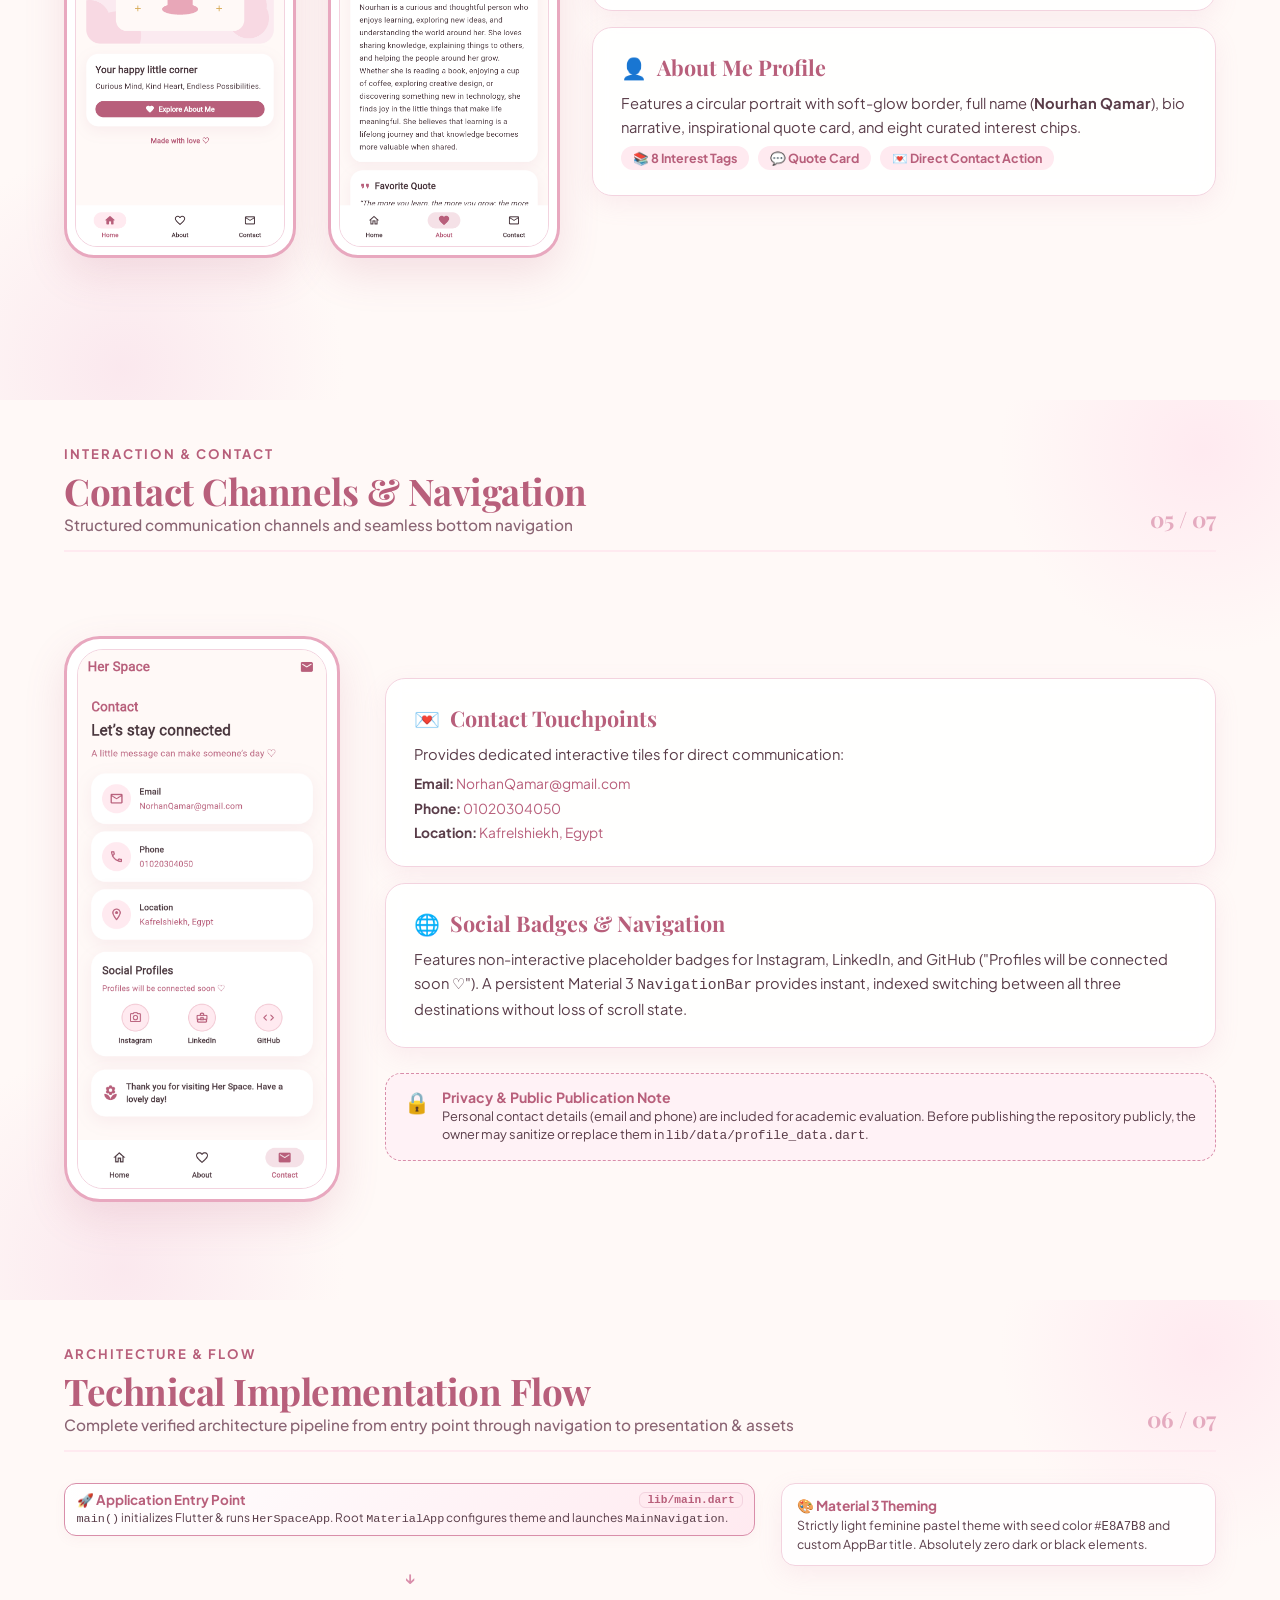
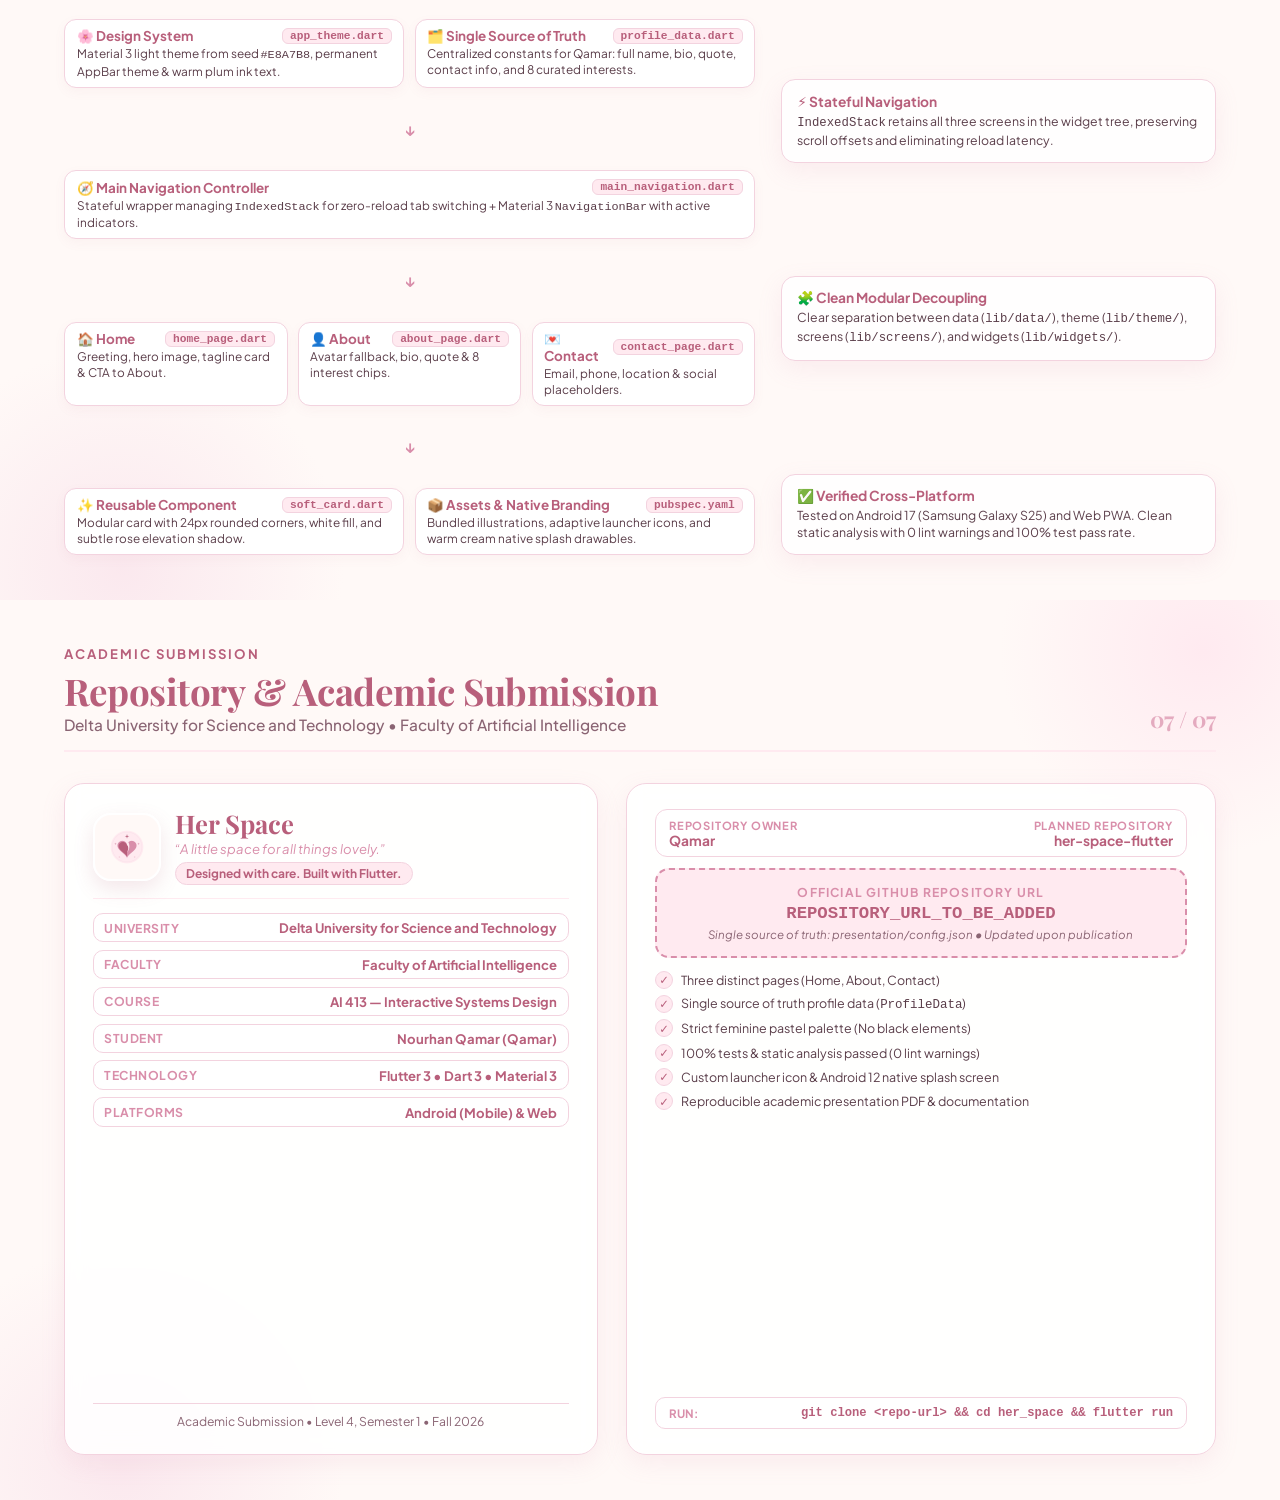
==== commit 22868110: "docs: complete technical and academic presentation slides" ====
--- a/presentation/index.html
+++ b/presentation/index.html
@@ -337,84 +337,171 @@
   <!-- =========================================================================
        SLIDE 6 — TECHNICAL IMPLEMENTATION
        ========================================================================= -->
+  <!-- =========================================================================
+       SLIDE 6 — TECHNICAL IMPLEMENTATION FLOW
+       ========================================================================= -->
   <section class="slide" id="slide-6">
     <div class="slide-content">
       <header class="slide-header">
         <div class="slide-title-group">
-          <span class="slide-tag">Architecture</span>
-          <h2 class="slide-title">Technical Implementation</h2>
-          <span class="slide-subtitle">Clean Flutter architecture, native branding, and robust quality assurance</span>
+          <span class="slide-tag">Architecture &amp; Flow</span>
+          <h2 class="slide-title">Technical Implementation Flow</h2>
+          <span class="slide-subtitle">Complete verified architecture pipeline from entry point through navigation to presentation &amp; assets</span>
         </div>
         <div class="slide-number">06 / 07</div>
       </header>
 
-      <div class="tech-grid">
-        <div class="card tech-column-card">
-          <div>
-            <h3 class="card-title"><span class="icon">🎨</span> UI &amp; Component Layer</h3>
-            <div class="tech-item">
-              <div class="tech-item-title">🧭 State-Preserving Navigation</div>
-              <div class="tech-item-text">
-                Uses <code>IndexedStack</code> wrapped in Material 3 <code>Scaffold</code> for instantaneous zero-latency tab switching while maintaining scroll offsets across Home, About, and Contact.
-              </div>
-            </div>
-            <div class="tech-item">
-              <div class="tech-item-title">✨ Reusable SoftCard Widget</div>
-              <div class="tech-item-text">
-                Standardized modular container with 20px rounded corners, subtle rose borders, and soft glowing elevation across all pages.
-              </div>
-            </div>
-          </div>
-          <div class="tech-badges-row">
-            <span class="tech-badge">Material 3</span>
-            <span class="tech-badge">NavigationBar</span>
-            <span class="tech-badge">IndexedStack</span>
-          </div>
-        </div>
-
-        <div class="card tech-column-card">
-          <div>
-            <h3 class="card-title"><span class="icon">📦</span> Data &amp; Theme Architecture</h3>
-            <div class="tech-item">
-              <div class="tech-item-title">🗂️ Single Source of Truth</div>
-              <div class="tech-item-text">
-                <code>ProfileData</code> centralizes display name (<em>Qamar</em>), full name (<em>Nourhan Qamar</em>), bio narrative, quote, and 8 hobbies—eliminating hardcoded redundancy.
-              </div>
-            </div>
-            <div class="tech-item">
-              <div class="tech-item-title">🌸 Centralized Pastel Theming</div>
-              <div class="tech-item-text">
-                <code>AppTheme</code> governs light color schemes, custom AppBar styling with permanent "Her Space" title, and readable warm plum text.
-              </div>
-            </div>
-          </div>
-          <div class="tech-badges-row">
-            <span class="tech-badge">ProfileData</span>
-            <span class="tech-badge">AppTheme</span>
-            <span class="tech-badge">Null Safety</span>
-          </div>
-        </div>
-
-        <div class="card tech-column-card">
-          <div>
-            <h3 class="card-title"><span class="icon">📱</span> Native Branding &amp; QA</h3>
-            <div class="tech-item">
-              <div class="tech-item-title">🎀 Adaptive Icon &amp; Splash</div>
-              <div class="tech-item-text">
-                Custom floral-heart master icon, adaptive Android foreground/background, and Android 12 native splash screen forced to warm cream `#FFF9F7`.
-              </div>
-            </div>
-            <div class="tech-item">
-              <div class="tech-item-title">✅ Multi-Platform Verification</div>
-              <div class="tech-item-text">
-                Clean <code>flutter analyze</code> (0 warnings), automated widget tests, and production builds for Web PWA and physical Samsung Galaxy S25 (Android 17).
-              </div>
-            </div>
-          </div>
-          <div class="tech-badges-row">
-            <span class="tech-badge">Android 17</span>
-            <span class="tech-badge">Web PWA</span>
-            <span class="tech-badge">0 Lint Errors</span>
+      <div class="arch-layout">
+        <!-- Visual Architecture Flow Pipeline (Left Column) -->
+        <div class="arch-flow-column">
+          <!-- Stage 1: Application Entry Point -->
+          <div class="flow-stage">
+            <div class="arch-node highlight-entry">
+              <div class="arch-node-header">
+                <span class="arch-node-title">🚀 Application Entry Point</span>
+                <span class="arch-node-badge">lib/main.dart</span>
+              </div>
+              <p class="arch-node-desc">
+                <code>main()</code> initializes Flutter &amp; runs <code>HerSpaceApp</code>. Root <code>MaterialApp</code> configures theme and launches <code>MainNavigation</code>.
+              </p>
+            </div>
+          </div>
+
+          <div class="flow-connector">↓</div>
+
+          <!-- Stage 2: Application Configuration -->
+          <div class="flow-stage">
+            <div class="grid-2-nodes">
+              <div class="arch-node">
+                <div class="arch-node-header">
+                  <span class="arch-node-title">🌸 Design System</span>
+                  <span class="arch-node-badge">app_theme.dart</span>
+                </div>
+                <p class="arch-node-desc">
+                  Material 3 light theme from seed <code>#E8A7B8</code>, permanent AppBar theme &amp; warm plum ink text.
+                </p>
+              </div>
+
+              <div class="arch-node">
+                <div class="arch-node-header">
+                  <span class="arch-node-title">🗂️ Single Source of Truth</span>
+                  <span class="arch-node-badge">profile_data.dart</span>
+                </div>
+                <p class="arch-node-desc">
+                  Centralized constants for Qamar: full name, bio, quote, contact info, and 8 curated interests.
+                </p>
+              </div>
+            </div>
+          </div>
+
+          <div class="flow-connector">↓</div>
+
+          <!-- Stage 3: Main Navigation Layer -->
+          <div class="flow-stage">
+            <div class="arch-node">
+              <div class="arch-node-header">
+                <span class="arch-node-title">🧭 Main Navigation Controller</span>
+                <span class="arch-node-badge">main_navigation.dart</span>
+              </div>
+              <p class="arch-node-desc">
+                Stateful wrapper managing <code>IndexedStack</code> for zero-reload tab switching + Material 3 <code>NavigationBar</code> with active indicators.
+              </p>
+            </div>
+          </div>
+
+          <div class="flow-connector">↓</div>
+
+          <!-- Stage 4: Three Application Screens -->
+          <div class="flow-stage">
+            <div class="grid-3-nodes">
+              <div class="arch-node">
+                <div class="arch-node-header">
+                  <span class="arch-node-title">🏠 Home</span>
+                  <span class="arch-node-badge">home_page.dart</span>
+                </div>
+                <p class="arch-node-desc">
+                  Greeting, hero image, tagline card &amp; CTA to About.
+                </p>
+              </div>
+
+              <div class="arch-node">
+                <div class="arch-node-header">
+                  <span class="arch-node-title">👤 About</span>
+                  <span class="arch-node-badge">about_page.dart</span>
+                </div>
+                <p class="arch-node-desc">
+                  Avatar fallback, bio, quote &amp; 8 interest chips.
+                </p>
+              </div>
+
+              <div class="arch-node">
+                <div class="arch-node-header">
+                  <span class="arch-node-title">💌 Contact</span>
+                  <span class="arch-node-badge">contact_page.dart</span>
+                </div>
+                <p class="arch-node-desc">
+                  Email, phone, location &amp; social placeholders.
+                </p>
+              </div>
+            </div>
+          </div>
+
+          <div class="flow-connector">↓</div>
+
+          <!-- Stage 5: Reusable UI & Assets -->
+          <div class="flow-stage">
+            <div class="grid-2-nodes">
+              <div class="arch-node">
+                <div class="arch-node-header">
+                  <span class="arch-node-title">✨ Reusable Component</span>
+                  <span class="arch-node-badge">soft_card.dart</span>
+                </div>
+                <p class="arch-node-desc">
+                  Modular card with 24px rounded corners, white fill, and subtle rose elevation shadow.
+                </p>
+              </div>
+
+              <div class="arch-node">
+                <div class="arch-node-header">
+                  <span class="arch-node-title">📦 Assets &amp; Native Branding</span>
+                  <span class="arch-node-badge">pubspec.yaml</span>
+                </div>
+                <p class="arch-node-desc">
+                  Bundled illustrations, adaptive launcher icons, and warm cream native splash drawables.
+                </p>
+              </div>
+            </div>
+          </div>
+        </div>
+
+        <!-- Technical Annotations (Right Column) -->
+        <div class="arch-annotations-column">
+          <div class="annotation-card">
+            <div class="annotation-title">🎨 Material 3 Theming</div>
+            <p class="annotation-text">
+              Strictly light feminine pastel theme with seed color <code>#E8A7B8</code> and custom AppBar title. Absolutely zero dark or black elements.
+            </p>
+          </div>
+
+          <div class="annotation-card">
+            <div class="annotation-title">⚡ Stateful Navigation</div>
+            <p class="annotation-text">
+              <code>IndexedStack</code> retains all three screens in the widget tree, preserving scroll offsets and eliminating reload latency.
+            </p>
+          </div>
+
+          <div class="annotation-card">
+            <div class="annotation-title">🧩 Clean Modular Decoupling</div>
+            <p class="annotation-text">
+              Clear separation between data (<code>lib/data/</code>), theme (<code>lib/theme/</code>), screens (<code>lib/screens/</code>), and widgets (<code>lib/widgets/</code>).
+            </p>
+          </div>
+
+          <div class="annotation-card">
+            <div class="annotation-title">✅ Verified Cross-Platform</div>
+            <p class="annotation-text">
+              Tested on Android 17 (Samsung Galaxy S25) and Web PWA. Clean static analysis with 0 lint warnings and 100% test pass rate.
+            </p>
           </div>
         </div>
       </div>
@@ -422,93 +509,119 @@
   </section>
 
   <!-- =========================================================================
-       SLIDE 7 — REPOSITORY & SUBMISSION
+       SLIDE 7 — REPOSITORY & ACADEMIC SUBMISSION
        ========================================================================= -->
   <section class="slide" id="slide-7">
     <div class="slide-content">
       <header class="slide-header">
         <div class="slide-title-group">
-          <span class="slide-tag">Project Submission</span>
+          <span class="slide-tag">Academic Submission</span>
           <h2 class="slide-title">Repository &amp; Academic Submission</h2>
-          <span class="slide-subtitle">Official deliverable for AI 413 — Interactive Systems Design</span>
+          <span class="slide-subtitle">Delta University for Science and Technology • Faculty of Artificial Intelligence</span>
         </div>
         <div class="slide-number">07 / 07</div>
       </header>
 
       <div class="submission-layout">
+        <!-- Academic Profile & Closing (Left Column) -->
+        <div class="card academic-profile-card">
+          <div>
+            <div class="profile-hero-box">
+              <img src="assets/branding/logo.png" alt="Her Space Floral Heart Logo" class="profile-hero-logo">
+              <div class="profile-hero-titles">
+                <span class="profile-hero-title">Her Space</span>
+                <span class="profile-hero-tagline">“A little space for all things lovely.”</span>
+                <span class="profile-closing-badge">Designed with care. Built with Flutter.</span>
+              </div>
+            </div>
+
+            <div class="academic-info-list">
+              <div class="academic-info-item">
+                <span class="academic-info-label">University</span>
+                <span class="academic-info-value">Delta University for Science and Technology</span>
+              </div>
+              <div class="academic-info-item">
+                <span class="academic-info-label">Faculty</span>
+                <span class="academic-info-value">Faculty of Artificial Intelligence</span>
+              </div>
+              <div class="academic-info-item">
+                <span class="academic-info-label">Course</span>
+                <span class="academic-info-value">AI 413 — Interactive Systems Design</span>
+              </div>
+              <div class="academic-info-item">
+                <span class="academic-info-label">Student</span>
+                <span class="academic-info-value">Nourhan Qamar (Qamar)</span>
+              </div>
+              <div class="academic-info-item">
+                <span class="academic-info-label">Technology</span>
+                <span class="academic-info-value">Flutter 3 • Dart 3 • Material 3</span>
+              </div>
+              <div class="academic-info-item">
+                <span class="academic-info-label">Platforms</span>
+                <span class="academic-info-value">Android (Mobile) &amp; Web</span>
+              </div>
+            </div>
+          </div>
+
+          <div style="font-size: 0.76rem; color: var(--text-muted); text-align: center; border-top: 1px solid var(--card-border); padding-top: 1vh;">
+            Academic Submission • Level 4, Semester 1 • Fall 2026
+          </div>
+        </div>
+
+        <!-- GitHub Repository & Delivery (Right Column) -->
         <div class="card repo-card">
           <div>
-            <h3 class="card-title"><span class="icon">📦</span> Project Repository Details</h3>
-            <p class="card-text">
-              The complete Her Space Flutter application codebase, native assets, automated tests, and presentation source are maintained in the project repository:
-            </p>
+            <div class="repo-target-box">
+              <div class="repo-target-item">
+                <span class="repo-target-label">Repository Owner</span>
+                <span class="repo-target-value">Qamar</span>
+              </div>
+              <div class="repo-target-item" style="text-align: right;">
+                <span class="repo-target-label">Planned Repository</span>
+                <span class="repo-target-value">her-space-flutter</span>
+              </div>
+            </div>
 
             <div class="repo-url-highlight">
-              <div class="repo-label">GitHub Repository URL</div>
+              <div class="repo-label">Official GitHub Repository URL</div>
               <div class="repo-url-text" id="repo-url-display">REPOSITORY_URL_TO_BE_ADDED</div>
-            </div>
-
-            <p class="card-text" style="font-size: 0.85rem; color: var(--text-muted);">
-              <em>Note: The repository URL placeholder is configured in <code>presentation/config.json</code> and will be updated upon repository publishing.</em>
-            </p>
-          </div>
-
-          <div style="background: #FFFFFF; border: 1px solid var(--card-border); border-radius: 14px; padding: 1.5vh 1.4vw;">
-            <div style="font-size: 0.82rem; font-weight: 700; color: var(--rose-primary); margin-bottom: 4px;">Quick Run Commands (PowerShell)</div>
-            <code style="display: block; font-family: monospace; font-size: 0.8rem; color: var(--rose-primary); line-height: 1.6;">
-              git clone &lt;repo-url&gt; &amp;&amp; cd her_space<br>
-              flutter pub get<br>
-              flutter run -d chrome &nbsp;# or flutter run -d &lt;device-id&gt;
-            </code>
-          </div>
-        </div>
-
-        <div class="card checklist-card">
-          <h3 class="card-title"><span class="icon">📋</span> Submission Summary</h3>
-          <ul>
-            <li>
-              <span class="check-icon">✓</span>
-              <div>
-                <strong>Course:</strong> AI 413 Interactive Systems Design
-              </div>
-            </li>
-            <li>
-              <span class="check-icon">✓</span>
-              <div>
-                <strong>Student:</strong> Nourhan Qamar (Qamar)
-              </div>
-            </li>
-            <li>
-              <span class="check-icon">✓</span>
-              <div>
-                <strong>Three Pages:</strong> Home, About, Contact
-              </div>
-            </li>
-            <li>
-              <span class="check-icon">✓</span>
-              <div>
-                <strong>Design System:</strong> Pastel pink &amp; warm cream
-              </div>
-            </li>
-            <li>
-              <span class="check-icon">✓</span>
-              <div>
-                <strong>Branding:</strong> Floral heart icon &amp; native splash
-              </div>
-            </li>
-            <li>
-              <span class="check-icon">✓</span>
-              <div>
-                <strong>Verification:</strong> Android 17 &amp; Web builds passed
-              </div>
-            </li>
-            <li>
-              <span class="check-icon">✓</span>
-              <div>
-                <strong>No Dark Elements:</strong> Strict light feminine palette
-              </div>
-            </li>
-          </ul>
+              <div class="repo-url-note">Single source of truth: presentation/config.json • Updated upon publication</div>
+            </div>
+
+            <div class="checklist-card">
+              <ul>
+                <li>
+                  <span class="check-icon">✓</span>
+                  <span>Three distinct pages (Home, About, Contact)</span>
+                </li>
+                <li>
+                  <span class="check-icon">✓</span>
+                  <span>Single source of truth profile data (<code>ProfileData</code>)</span>
+                </li>
+                <li>
+                  <span class="check-icon">✓</span>
+                  <span>Strict feminine pastel palette (No black elements)</span>
+                </li>
+                <li>
+                  <span class="check-icon">✓</span>
+                  <span>100% tests &amp; static analysis passed (0 lint warnings)</span>
+                </li>
+                <li>
+                  <span class="check-icon">✓</span>
+                  <span>Custom launcher icon &amp; Android 12 native splash screen</span>
+                </li>
+                <li>
+                  <span class="check-icon">✓</span>
+                  <span>Reproducible academic presentation PDF &amp; documentation</span>
+                </li>
+              </ul>
+            </div>
+          </div>
+
+          <div class="terminal-command-box">
+            <span style="font-size: 0.72rem; font-weight: 700; color: var(--dusty-rose); text-transform: uppercase;">Run:</span>
+            <span class="terminal-command-code">git clone &lt;repo-url&gt; &amp;&amp; cd her_space &amp;&amp; flutter run</span>
+          </div>
         </div>
       </div>
     </div>
--- a/presentation/styles.css
+++ b/presentation/styles.css
@@ -526,136 +526,344 @@
 }
 
 /* ==========================================================================
-   SLIDE 6: TECHNICAL ARCHITECTURE
-   ========================================================================== */
-
-.tech-grid {
+   SLIDE 6: TECHNICAL ARCHITECTURE & IMPLEMENTATION FLOW
+   ========================================================================== */
+
+.arch-layout {
+  display: grid;
+  grid-template-columns: 1.35fr 0.85fr;
+  gap: 2vw;
+  flex: 1;
+  align-items: stretch;
+}
+
+.arch-flow-column {
+  display: flex;
+  flex-direction: column;
+  justify-content: space-between;
+}
+
+.flow-stage {
+  display: flex;
+  flex-direction: column;
+}
+
+.flow-connector {
+  display: flex;
+  justify-content: center;
+  align-items: center;
+  height: 16px;
+  color: var(--dusty-rose);
+  font-size: 0.95rem;
+  font-weight: 700;
+  user-select: none;
+}
+
+.arch-node {
+  background: #FFFFFF;
+  border: 1.5px solid var(--card-border);
+  border-radius: 12px;
+  padding: 0.8vh 0.9vw;
+  box-shadow: 0 4px 12px rgba(184, 95, 123, 0.05);
+}
+
+.arch-node.highlight-entry {
+  background: linear-gradient(135deg, #FFFFFF 0%, var(--pale-pink) 100%);
+  border-color: var(--dusty-rose);
+}
+
+.arch-node-header {
+  display: flex;
+  justify-content: space-between;
+  align-items: center;
+  margin-bottom: 2px;
+}
+
+.arch-node-title {
+  font-size: 0.84rem;
+  font-weight: 700;
+  color: var(--rose-primary);
+  display: flex;
+  align-items: center;
+  gap: 6px;
+}
+
+.arch-node-badge {
+  font-family: monospace;
+  font-size: 0.7rem;
+  font-weight: 700;
+  color: var(--rose-primary);
+  background: var(--pale-pink);
+  padding: 1px 7px;
+  border-radius: 6px;
+  border: 1px solid var(--card-border);
+}
+
+.arch-node-desc {
+  font-size: 0.74rem;
+  color: var(--text-primary);
+  line-height: 1.32;
+}
+
+.grid-2-nodes {
+  display: grid;
+  grid-template-columns: repeat(2, 1fr);
+  gap: 0.8vw;
+}
+
+.grid-3-nodes {
   display: grid;
   grid-template-columns: repeat(3, 1fr);
-  gap: 1.8vw;
-  flex: 1;
-}
-
-.tech-column-card {
+  gap: 0.8vw;
+}
+
+.arch-annotations-column {
   display: flex;
   flex-direction: column;
   justify-content: space-between;
-  height: 100%;
-}
-
-.tech-item {
-  display: flex;
-  flex-direction: column;
-  gap: 0.6vh;
-  margin-top: 1vh;
-}
-
-.tech-item-title {
-  font-size: 0.95rem;
-  font-weight: 700;
-  color: var(--rose-primary);
-  display: flex;
-  align-items: center;
-  gap: 8px;
-}
-
-.tech-item-text {
+  gap: 1vh;
+}
+
+.annotation-card {
+  background: var(--card-bg);
+  border: 1.5px solid var(--card-border);
+  border-radius: 14px;
+  padding: 1.4vh 1.2vw;
+  box-shadow: var(--shadow-card);
+}
+
+.annotation-title {
   font-size: 0.86rem;
+  font-weight: 700;
+  color: var(--rose-primary);
+  margin-bottom: 3px;
+  display: flex;
+  align-items: center;
+  gap: 6px;
+}
+
+.annotation-text {
+  font-size: 0.77rem;
   color: var(--text-primary);
-  line-height: 1.48;
-}
-
-.tech-badges-row {
-  display: flex;
-  flex-wrap: wrap;
-  gap: 8px;
-  margin-top: 1.2vh;
-}
-
-.tech-badge {
-  background: var(--pale-pink);
-  color: var(--rose-primary);
-  font-size: 0.8rem;
-  font-weight: 700;
-  padding: 5px 12px;
-  border-radius: 8px;
-  border: 1px solid var(--card-border);
-}
-
-/* ==========================================================================
-   SLIDE 7: SUBMISSION & REPOSITORY
+  line-height: 1.38;
+}
+
+/* ==========================================================================
+   SLIDE 7: ACADEMIC SUBMISSION & REPOSITORY
    ========================================================================== */
 
 .submission-layout {
   display: grid;
-  grid-template-columns: 1.2fr 0.8fr;
-  gap: 2.5vw;
+  grid-template-columns: 0.95fr 1.05fr;
+  gap: 2.2vw;
   flex: 1;
   align-items: stretch;
 }
 
+.academic-profile-card {
+  display: flex;
+  flex-direction: column;
+  justify-content: space-between;
+}
+
+.profile-hero-box {
+  display: flex;
+  align-items: center;
+  gap: 14px;
+  padding-bottom: 1.5vh;
+  border-bottom: 1.5px solid var(--pale-pink);
+  margin-bottom: 1.5vh;
+}
+
+.profile-hero-logo {
+  width: 68px;
+  height: 68px;
+  border-radius: 18px;
+  border: 2px solid #FFFFFF;
+  box-shadow: 0 8px 20px rgba(184, 95, 123, 0.15);
+}
+
+.profile-hero-titles {
+  display: flex;
+  flex-direction: column;
+}
+
+.profile-hero-title {
+  font-family: 'Playfair Display', Georgia, serif;
+  font-size: 1.6rem;
+  font-weight: 700;
+  color: var(--rose-primary);
+  line-height: 1.1;
+}
+
+.profile-hero-tagline {
+  font-size: 0.82rem;
+  color: var(--dusty-rose);
+  font-style: italic;
+  margin-top: 2px;
+}
+
+.profile-closing-badge {
+  display: inline-block;
+  background: var(--pale-pink);
+  color: var(--rose-primary);
+  font-size: 0.75rem;
+  font-weight: 700;
+  padding: 3px 10px;
+  border-radius: 20px;
+  border: 1px solid var(--card-border);
+  margin-top: 5px;
+  align-self: flex-start;
+}
+
+.academic-info-list {
+  display: flex;
+  flex-direction: column;
+  gap: 0.8vh;
+  margin-bottom: 1.2vh;
+}
+
+.academic-info-item {
+  display: flex;
+  justify-content: space-between;
+  align-items: center;
+  padding: 0.6vh 0.8vw;
+  background: #FFFFFF;
+  border-radius: 10px;
+  border: 1px solid var(--card-border);
+}
+
+.academic-info-label {
+  font-size: 0.76rem;
+  font-weight: 700;
+  color: var(--dusty-rose);
+  text-transform: uppercase;
+  letter-spacing: 0.5px;
+}
+
+.academic-info-value {
+  font-size: 0.82rem;
+  font-weight: 700;
+  color: var(--rose-primary);
+  text-align: right;
+}
+
 .repo-card {
   display: flex;
   flex-direction: column;
   justify-content: space-between;
+}
+
+.repo-target-box {
+  display: flex;
+  justify-content: space-between;
+  align-items: center;
+  padding: 0.8vh 1vw;
+  background: #FFFFFF;
+  border-radius: 12px;
+  border: 1px solid var(--card-border);
+  margin-bottom: 1.2vh;
+}
+
+.repo-target-item {
+  display: flex;
+  flex-direction: column;
+}
+
+.repo-target-label {
+  font-size: 0.7rem;
+  font-weight: 700;
+  color: var(--dusty-rose);
+  text-transform: uppercase;
+  letter-spacing: 0.8px;
+}
+
+.repo-target-value {
+  font-size: 0.86rem;
+  font-weight: 700;
+  color: var(--rose-primary);
 }
 
 .repo-url-highlight {
   background: var(--pale-pink);
   border: 2px dashed var(--dusty-rose);
-  border-radius: 16px;
-  padding: 2.5vh 2vw;
+  border-radius: 14px;
+  padding: 1.6vh 1.4vw;
   text-align: center;
-  margin: 2vh 0;
+  margin-bottom: 1.4vh;
 }
 
 .repo-label {
-  font-size: 0.82rem;
+  font-size: 0.76rem;
   font-weight: 700;
   text-transform: uppercase;
-  letter-spacing: 1.5px;
+  letter-spacing: 1.2px;
   color: var(--dusty-rose);
-  margin-bottom: 0.8vh;
+  margin-bottom: 0.4vh;
 }
 
 .repo-url-text {
   font-family: 'Courier New', Courier, monospace;
-  font-size: 1.25rem;
+  font-size: 1.08rem;
   font-weight: 700;
   color: var(--rose-primary);
   word-break: break-all;
   user-select: all;
 }
 
+.repo-url-note {
+  font-size: 0.72rem;
+  color: var(--text-muted);
+  margin-top: 4px;
+  font-style: italic;
+}
+
 .checklist-card ul {
   list-style: none;
   display: flex;
   flex-direction: column;
-  gap: 1.4vh;
-  margin-top: 1.5vh;
+  gap: 0.7vh;
+  margin-bottom: 1.2vh;
 }
 
 .checklist-card li {
-  font-size: 0.88rem;
+  font-size: 0.78rem;
   color: var(--text-primary);
   display: flex;
   align-items: center;
-  gap: 10px;
+  gap: 8px;
 }
 
 .check-icon {
-  width: 22px;
-  height: 22px;
+  width: 18px;
+  height: 18px;
   border-radius: 50%;
   background: var(--pale-pink);
   color: var(--rose-primary);
   display: flex;
   align-items: center;
   justify-content: center;
-  font-size: 0.8rem;
+  font-size: 0.72rem;
   font-weight: bold;
   flex-shrink: 0;
   border: 1px solid var(--card-border);
+}
+
+.terminal-command-box {
+  background: #FFFFFF;
+  border: 1px solid var(--card-border);
+  border-radius: 10px;
+  padding: 0.8vh 1vw;
+  display: flex;
+  align-items: center;
+  justify-content: space-between;
+}
+
+.terminal-command-code {
+  font-family: monospace;
+  font-size: 0.76rem;
+  color: var(--rose-primary);
+  font-weight: 600;
 }
 
 /* ==========================================================================
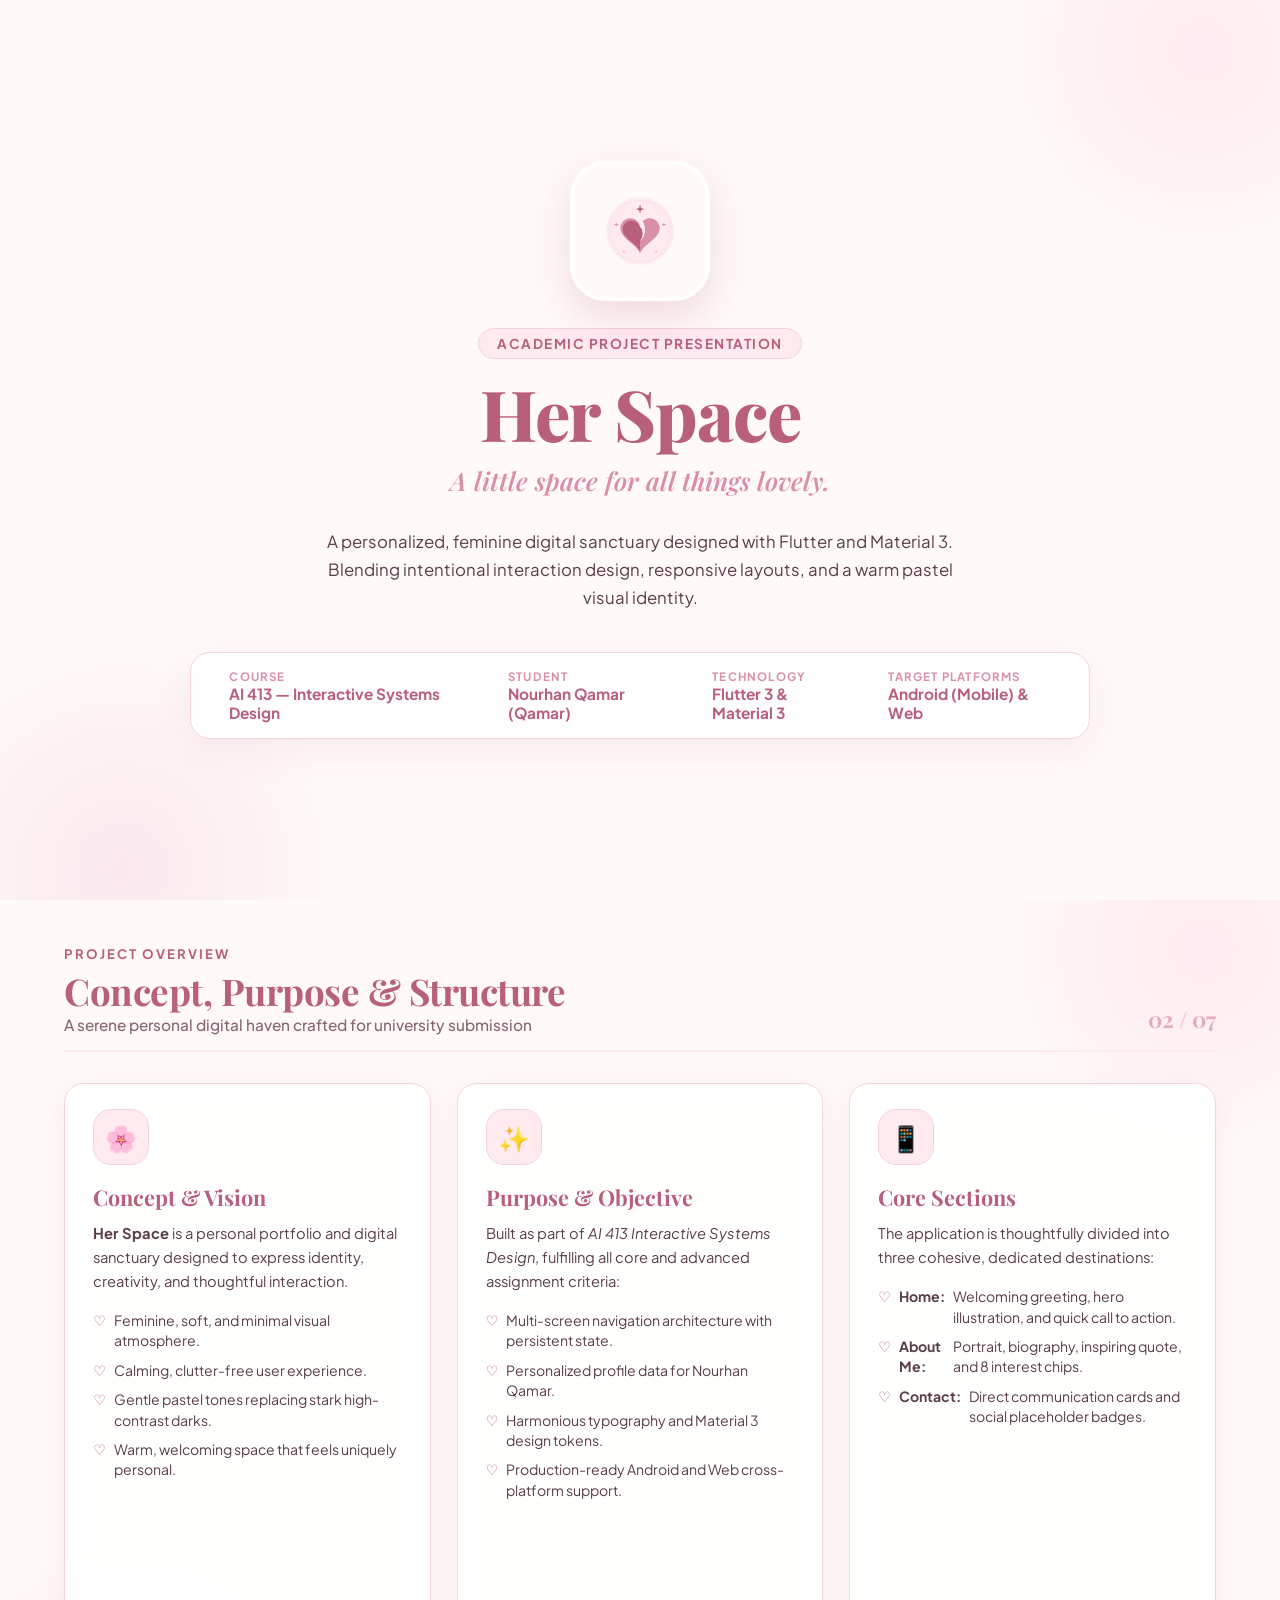
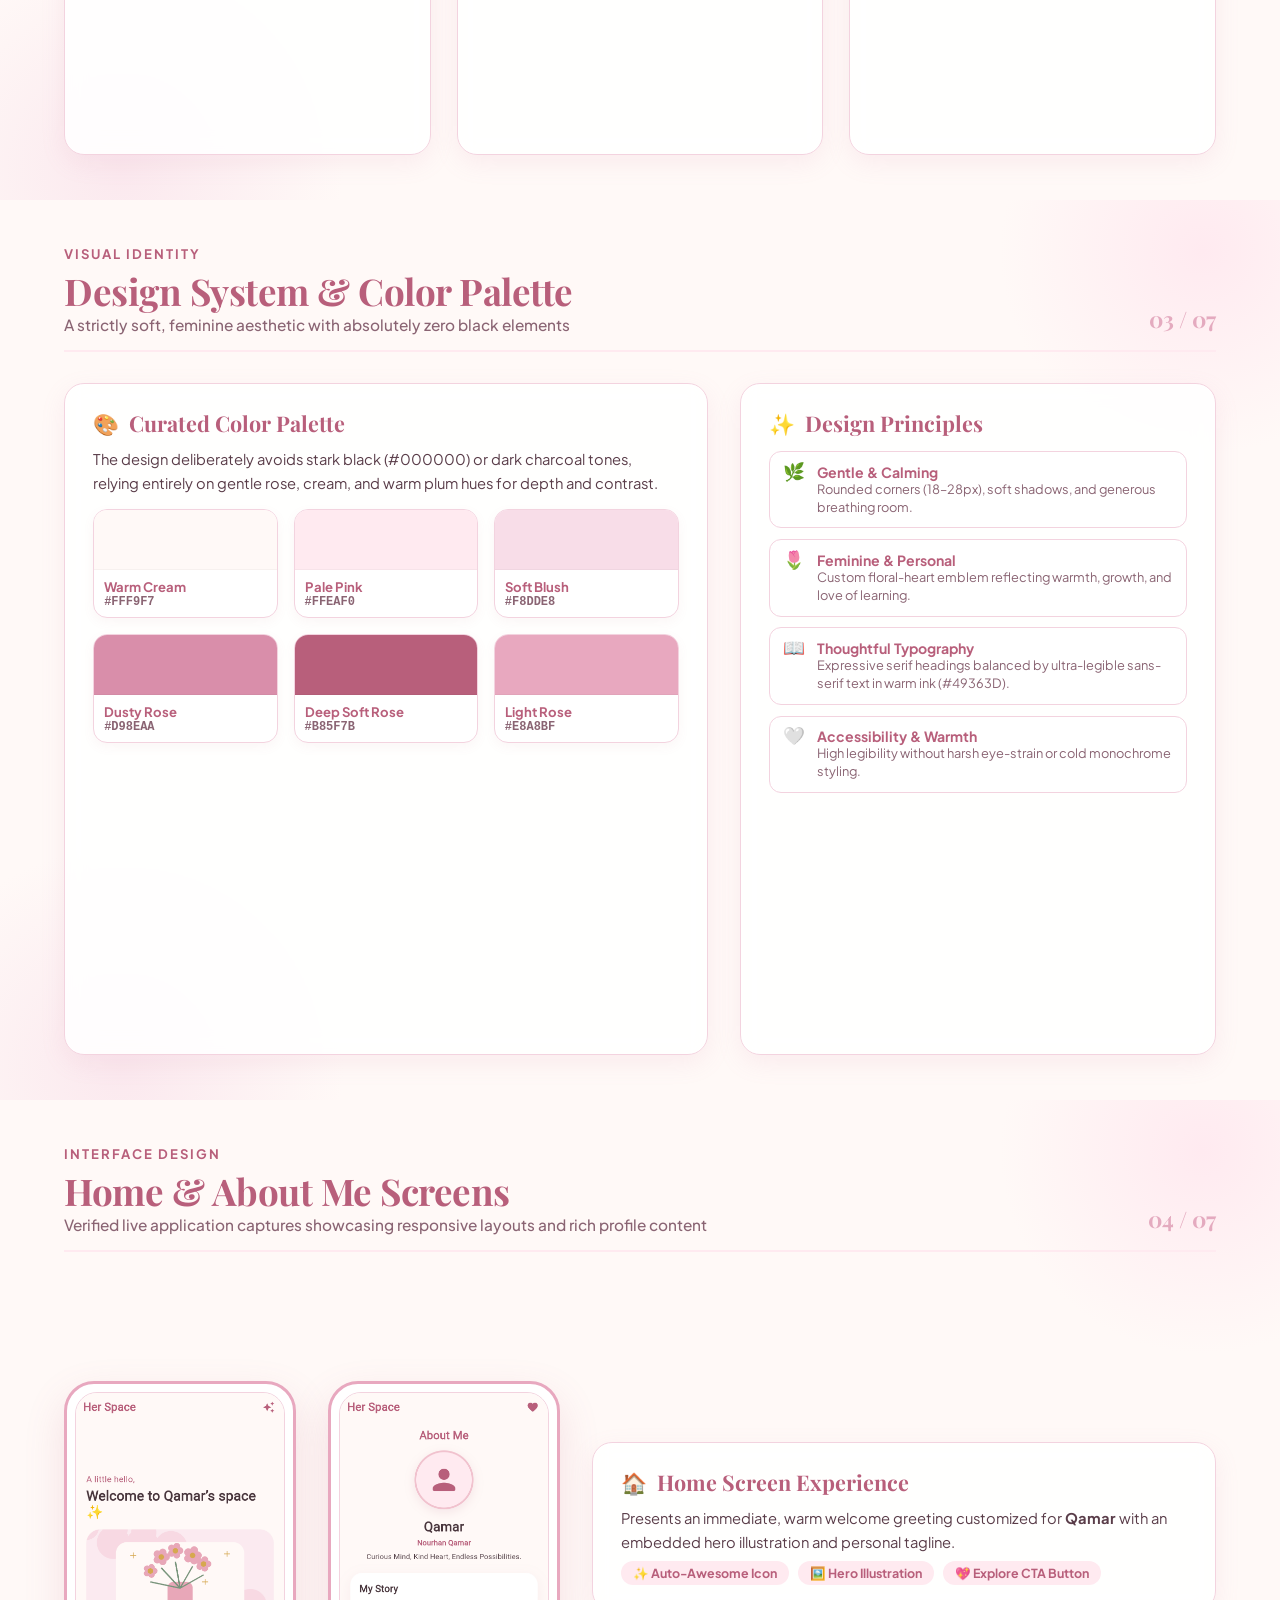
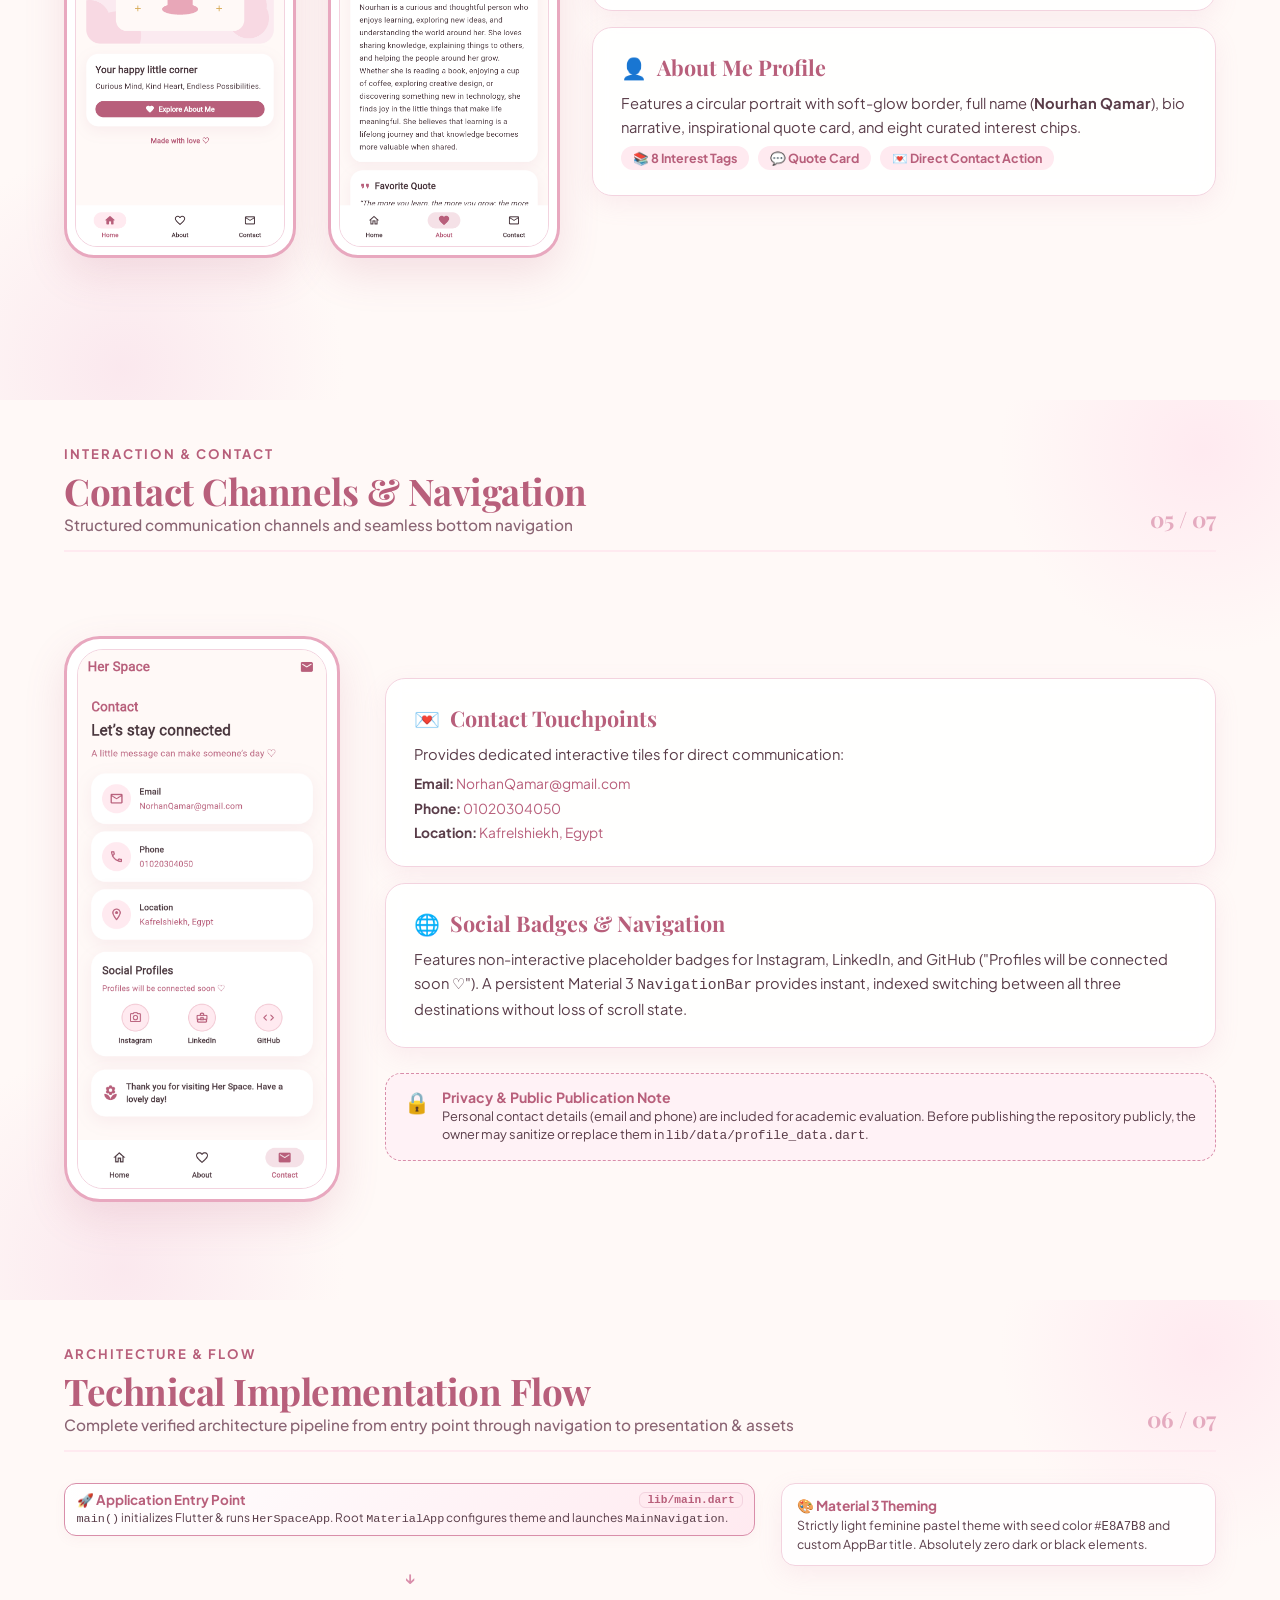
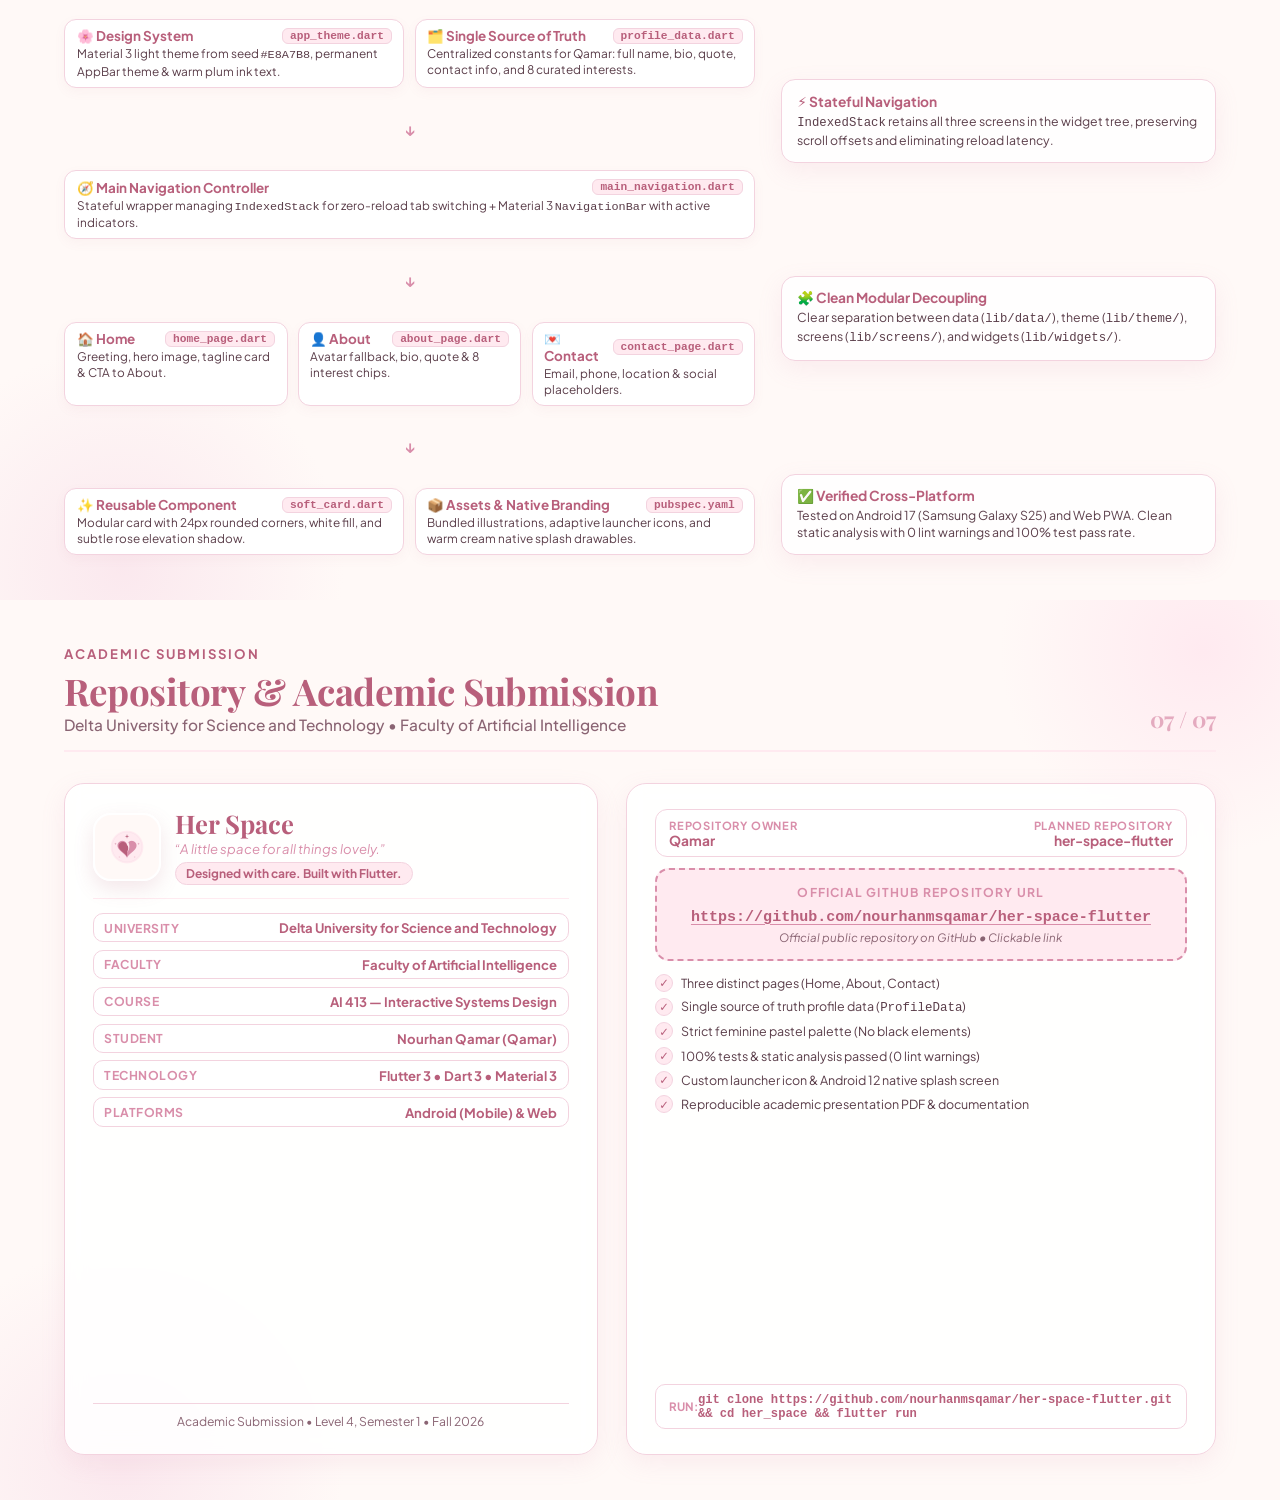
==== commit fec60af0: "docs: add clickable official GitHub repository hyperlink to academic presentation" ====
--- a/presentation/index.html
+++ b/presentation/index.html
@@ -584,8 +584,8 @@
 
             <div class="repo-url-highlight">
               <div class="repo-label">Official GitHub Repository URL</div>
-              <div class="repo-url-text" id="repo-url-display">REPOSITORY_URL_TO_BE_ADDED</div>
-              <div class="repo-url-note">Single source of truth: presentation/config.json • Updated upon publication</div>
+              <a href="https://github.com/nourhanmsqamar/her-space-flutter" class="repo-url-link" id="repo-url-display" target="_blank" rel="noopener noreferrer">https://github.com/nourhanmsqamar/her-space-flutter</a>
+              <div class="repo-url-note">Official public repository on GitHub • Clickable link</div>
             </div>
 
             <div class="checklist-card">
@@ -620,7 +620,7 @@
 
           <div class="terminal-command-box">
             <span style="font-size: 0.72rem; font-weight: 700; color: var(--dusty-rose); text-transform: uppercase;">Run:</span>
-            <span class="terminal-command-code">git clone &lt;repo-url&gt; &amp;&amp; cd her_space &amp;&amp; flutter run</span>
+            <span class="terminal-command-code">git clone https://github.com/nourhanmsqamar/her-space-flutter.git &amp;&amp; cd her_space &amp;&amp; flutter run</span>
           </div>
         </div>
       </div>
@@ -637,12 +637,15 @@
             const displayEl = document.getElementById('repo-url-display');
             if (displayEl) {
               displayEl.textContent = config.repositoryUrl;
+              if (displayEl.tagName === 'A') {
+                displayEl.href = config.repositoryUrl;
+              }
             }
           }
         })
         .catch(err => {
           // If running locally without a web server, fallback to default in HTML
-          console.log('Using default repository URL config placeholder.');
+          console.log('Using default repository URL config.');
         });
     })();
   </script>
--- a/presentation/styles.css
+++ b/presentation/styles.css
@@ -811,6 +811,26 @@
   user-select: all;
 }
 
+.repo-url-link {
+  font-family: 'Courier New', Courier, monospace;
+  font-size: 0.94rem;
+  font-weight: 700;
+  color: var(--rose-primary);
+  text-decoration: underline;
+  text-decoration-color: var(--dusty-rose);
+  text-underline-offset: 3px;
+  word-break: break-all;
+  display: inline-block;
+  cursor: pointer;
+  transition: color 0.2s ease, text-decoration-color 0.2s ease;
+}
+
+.repo-url-link:hover,
+.repo-url-link:focus {
+  color: var(--rose-deep);
+  text-decoration-color: var(--rose-primary);
+}
+
 .repo-url-note {
   font-size: 0.72rem;
   color: var(--text-muted);
